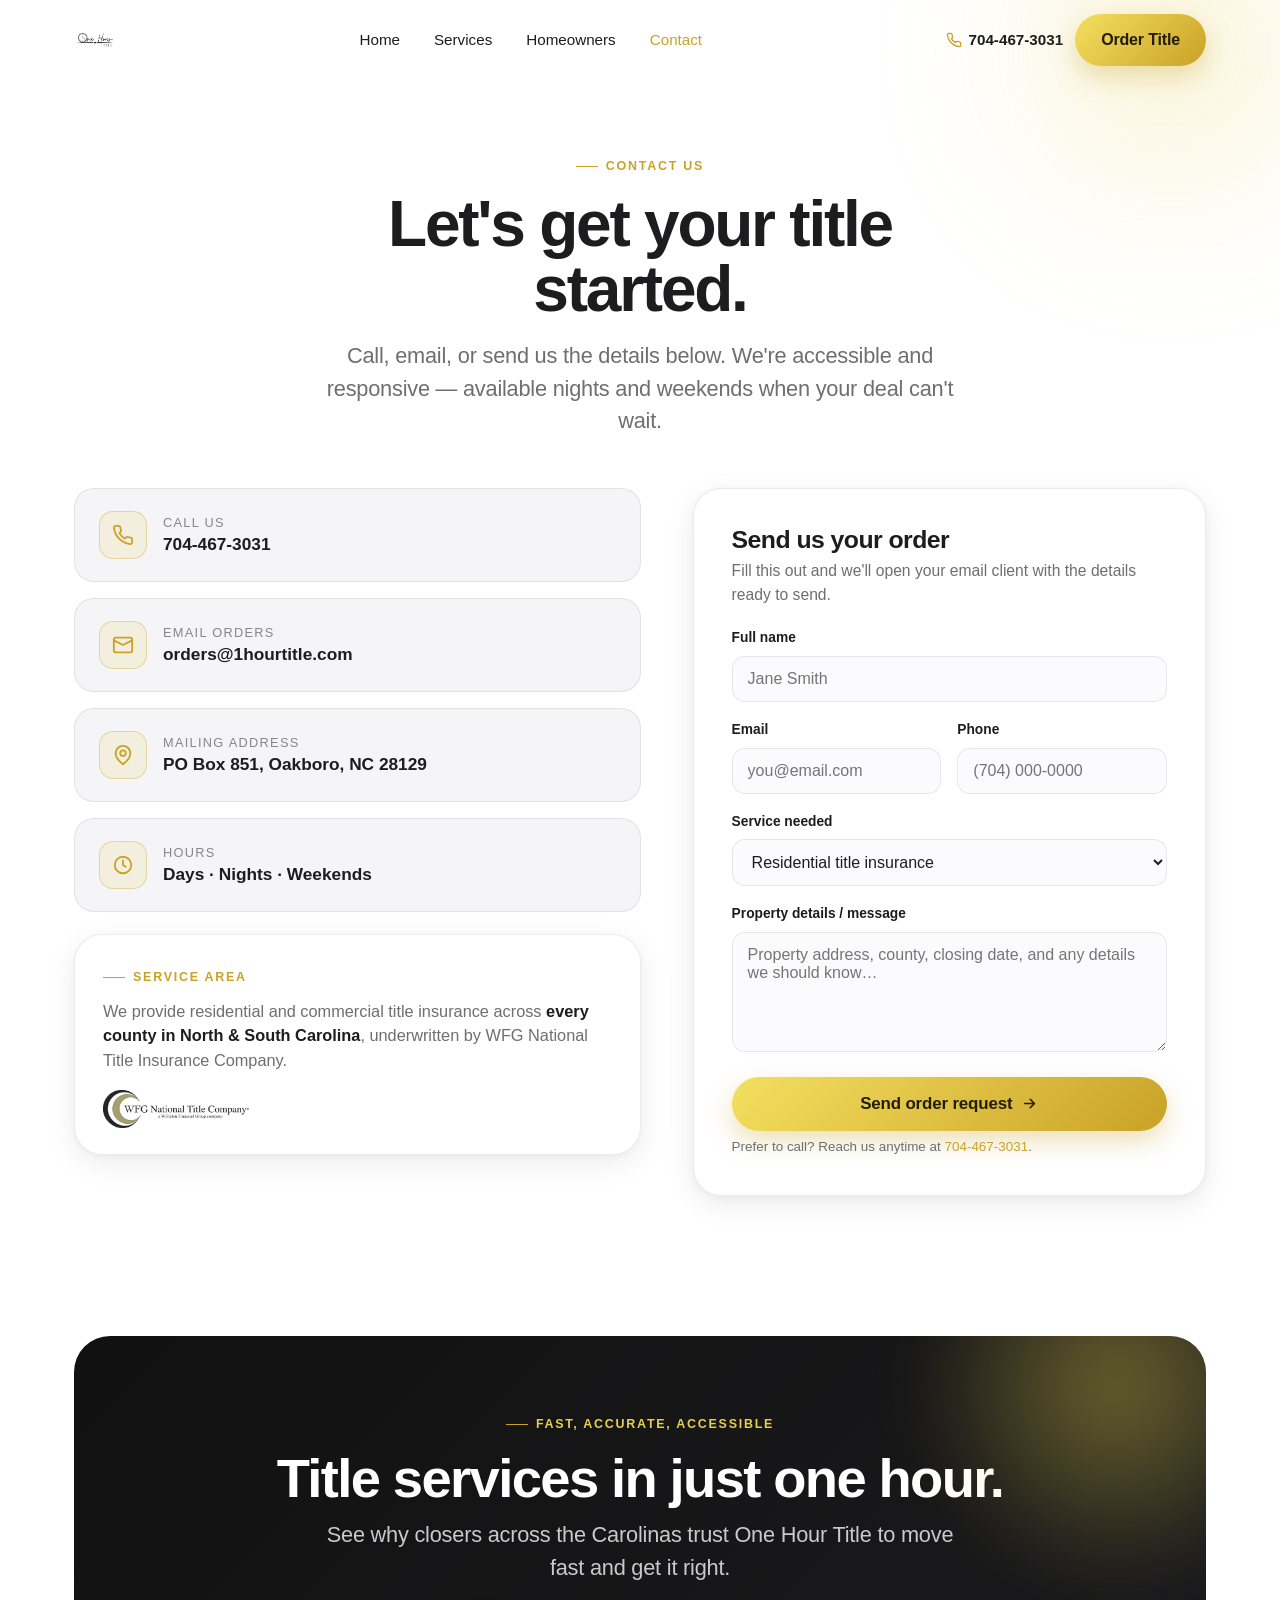
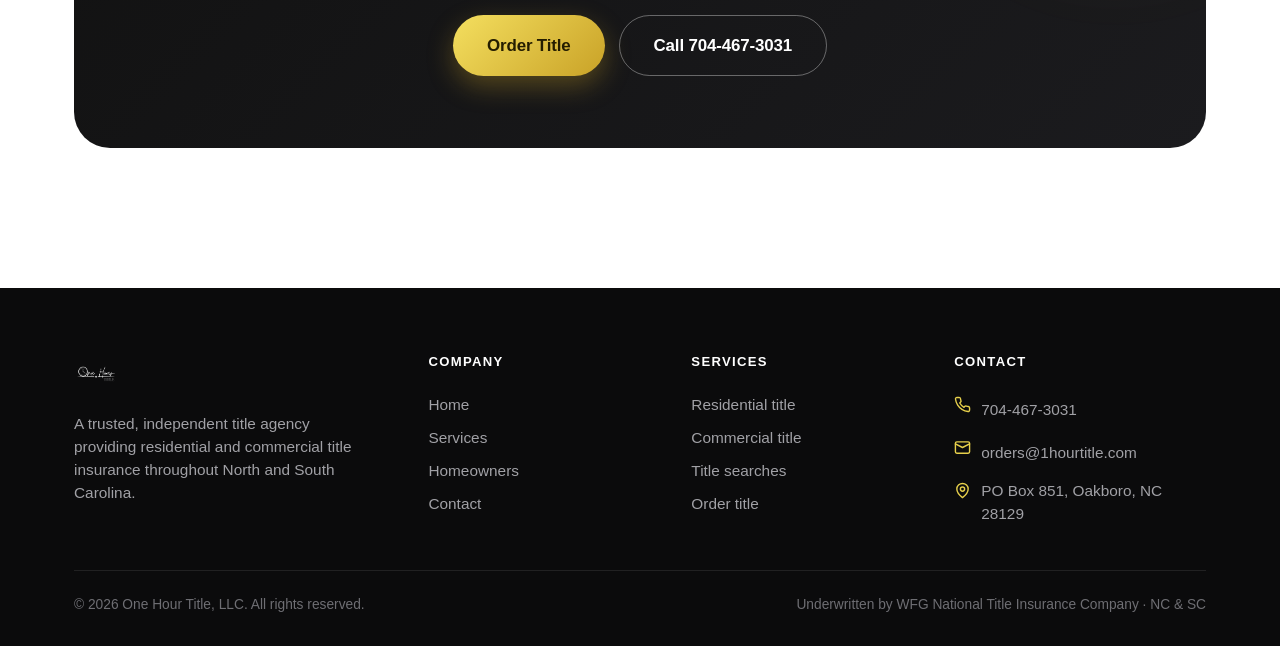
==== contact.html @ 32c56c36 "Rebuild One Hour Title site — modern Apple aesthetic Multi-page static site (Home, Services, Homeown" ====
<!DOCTYPE html>
<html lang="en">
<head>
<meta charset="UTF-8" />
<meta name="viewport" content="width=device-width, initial-scale=1" />
<title>Contact | One Hour Title — Order Title in NC &amp; SC</title>
<meta name="description" content="Contact One Hour Title, LLC. Call 704-467-3031 or email orders@1hourtitle.com. Available nights and weekends for residential and commercial title orders across North and South Carolina." />
<meta name="theme-color" content="#0b0b0c" />
<link rel="icon" href="assets/logo-primary.png" />
<link rel="stylesheet" href="css/styles.css" />
</head>
<body>

<!-- ===== Header ===== -->
<header class="header">
  <div class="wrap nav">
    <a class="brand" href="index.html" aria-label="One Hour Title home"><img src="assets/logo-primary.png" alt="One Hour Title" /></a>
    <nav class="nav-links" aria-label="Primary">
      <a href="index.html">Home</a>
      <a href="services.html">Services</a>
      <a href="homeowners.html">Homeowners</a>
      <a href="contact.html" class="active">Contact</a>
    </nav>
    <div class="nav-cta">
      <a class="nav-phone" href="tel:+17044673031"><svg viewBox="0 0 24 24" fill="none" stroke="currentColor" stroke-width="2" stroke-linecap="round" stroke-linejoin="round"><path d="M22 16.92v3a2 2 0 0 1-2.18 2 19.79 19.79 0 0 1-8.63-3.07 19.5 19.5 0 0 1-6-6 19.79 19.79 0 0 1-3.07-8.67A2 2 0 0 1 4.11 2h3a2 2 0 0 1 2 1.72c.13.96.36 1.9.7 2.81a2 2 0 0 1-.45 2.11L8.09 9.91a16 16 0 0 0 6 6l1.27-1.27a2 2 0 0 1 2.11-.45c.9.34 1.85.57 2.81.7A2 2 0 0 1 22 16.92z"/></svg> 704-467-3031</a>
      <a class="btn btn-gold" href="mailto:orders@1hourtitle.com?subject=Title%20Order%20Request">Order Title</a>
    </div>
    <button class="burger" aria-label="Menu"><span></span></button>
  </div>
</header>
<div class="mobile-menu">
  <a href="index.html">Home</a>
  <a href="services.html">Services</a>
  <a href="homeowners.html">Homeowners</a>
  <a href="contact.html">Contact</a>
  <div class="mm-actions">
    <a class="btn btn-gold btn-lg" href="mailto:orders@1hourtitle.com?subject=Title%20Order%20Request">Order Title</a>
    <a class="btn btn-ghost btn-lg" href="tel:+17044673031">Call 704-467-3031</a>
  </div>
</div>

<!-- ===== Page hero ===== -->
<section class="page-hero" style="padding-bottom:30px;">
  <div class="hero-bg"><span class="blob g1"></span></div>
  <div class="wrap center" style="max-width:760px;margin:0 auto;">
    <span class="eyebrow reveal" style="justify-content:center;">Contact us</span>
    <h1 class="display reveal d1" style="margin-top:16px;font-size:clamp(2.4rem,5.5vw,4rem);">Let's get your title started.</h1>
    <p class="lead reveal d2 mx-auto" style="margin-top:18px;max-width:52ch;">Call, email, or send us the details below. We're accessible and responsive — available nights and weekends when your deal can't wait.</p>
  </div>
</section>

<!-- ===== Contact grid ===== -->
<section class="section-pad" style="padding-top:20px;">
  <div class="wrap">
    <div class="contact-grid">
      <!-- info -->
      <div>
        <div class="grid" style="gap:16px;">
          <a class="info-card reveal" href="tel:+17044673031">
            <div class="ic"><svg viewBox="0 0 24 24" fill="none" stroke="currentColor" stroke-width="2" stroke-linecap="round" stroke-linejoin="round"><path d="M22 16.92v3a2 2 0 0 1-2.18 2 19.79 19.79 0 0 1-8.63-3.07 19.5 19.5 0 0 1-6-6 19.79 19.79 0 0 1-3.07-8.67A2 2 0 0 1 4.11 2h3a2 2 0 0 1 2 1.72c.13.96.36 1.9.7 2.81a2 2 0 0 1-.45 2.11L8.09 9.91a16 16 0 0 0 6 6l1.27-1.27a2 2 0 0 1 2.11-.45c.9.34 1.85.57 2.81.7A2 2 0 0 1 22 16.92z"/></svg></div>
            <div><div class="lbl">Call us</div><div class="val">704-467-3031</div></div>
          </a>
          <a class="info-card reveal d1" href="mailto:orders@1hourtitle.com?subject=Title%20Order%20Request">
            <div class="ic"><svg viewBox="0 0 24 24" fill="none" stroke="currentColor" stroke-width="2" stroke-linecap="round" stroke-linejoin="round"><rect x="2" y="4" width="20" height="16" rx="2"/><path d="m22 7-10 5L2 7"/></svg></div>
            <div><div class="lbl">Email orders</div><div class="val">orders@1hourtitle.com</div></div>
          </a>
          <div class="info-card reveal d2">
            <div class="ic"><svg viewBox="0 0 24 24" fill="none" stroke="currentColor" stroke-width="2" stroke-linecap="round" stroke-linejoin="round"><path d="M20 10c0 6-8 12-8 12s-8-6-8-12a8 8 0 0 1 16 0Z"/><circle cx="12" cy="10" r="3"/></svg></div>
            <div><div class="lbl">Mailing address</div><div class="val">PO Box 851, Oakboro, NC 28129</div></div>
          </div>
          <div class="info-card reveal d3">
            <div class="ic"><svg viewBox="0 0 24 24" fill="none" stroke="currentColor" stroke-width="2" stroke-linecap="round" stroke-linejoin="round"><circle cx="12" cy="12" r="9"/><path d="M12 7v5l3 2"/></svg></div>
            <div><div class="lbl">Hours</div><div class="val">Days · Nights · Weekends</div></div>
          </div>
        </div>

        <div class="float-card reveal d2" style="margin-top:22px;padding:26px 28px;border-radius:var(--r-lg);">
          <span class="eyebrow">Service area</span>
          <p class="text-muted" style="margin-top:12px;font-size:1.02rem;">We provide residential and commercial title insurance across <strong style="color:var(--ink-soft);">every county in North &amp; South Carolina</strong>, underwritten by WFG National Title Insurance Company.</p>
          <div class="partner" style="justify-content:flex-start;margin-top:18px;">
            <img src="assets/wfg.jpg" alt="WFG National Title Insurance Company" style="height:38px;" />
          </div>
        </div>
      </div>

      <!-- form -->
      <div class="reveal d1">
        <form class="form" id="contactForm" novalidate>
          <h2 class="h-md" style="margin-bottom:6px;">Send us your order</h2>
          <p class="text-muted" style="margin-bottom:22px;font-size:.98rem;">Fill this out and we'll open your email client with the details ready to send.</p>
          <div class="field">
            <label for="name">Full name</label>
            <input id="name" name="name" type="text" placeholder="Jane Smith" required />
          </div>
          <div class="grid grid-2" style="gap:16px;">
            <div class="field">
              <label for="email">Email</label>
              <input id="email" name="email" type="email" placeholder="you@email.com" required />
            </div>
            <div class="field">
              <label for="phone">Phone</label>
              <input id="phone" name="phone" type="tel" placeholder="(704) 000-0000" />
            </div>
          </div>
          <div class="field">
            <label for="type">Service needed</label>
            <select id="type" name="type">
              <option>Residential title insurance</option>
              <option>Commercial title insurance</option>
              <option>Title search</option>
              <option>Rush / after-hours order</option>
              <option>General question</option>
            </select>
          </div>
          <div class="field">
            <label for="message">Property details / message</label>
            <textarea id="message" name="message" placeholder="Property address, county, closing date, and any details we should know…"></textarea>
          </div>
          <button class="btn btn-gold btn-lg" type="submit" style="width:100%;">
            Send order request
            <svg viewBox="0 0 24 24" fill="none" stroke="currentColor" stroke-width="2.2" stroke-linecap="round" stroke-linejoin="round"><path d="M5 12h14M13 6l6 6-6 6"/></svg>
          </button>
          <p class="form-status form-note" role="status"></p>
          <p class="form-note">Prefer to call? Reach us anytime at <a href="tel:+17044673031" class="gold-text">704-467-3031</a>.</p>
        </form>
      </div>
    </div>
  </div>
</section>

<!-- ===== CTA ===== -->
<section class="section-pad" style="padding-top:0;">
  <div class="wrap">
    <div class="cta-band reveal">
      <span class="eyebrow" style="color:var(--gold);justify-content:center;">Fast, accurate, accessible</span>
      <h2 class="h-xl" style="margin:16px 0 12px;">Title services in just one hour.</h2>
      <p class="lead mx-auto" style="max-width:52ch;">See why closers across the Carolinas trust One Hour Title to move fast and get it right.</p>
      <div class="cta-actions">
        <a class="btn btn-gold btn-lg" href="mailto:orders@1hourtitle.com?subject=Title%20Order%20Request">Order Title</a>
        <a class="btn btn-outline-light btn-lg" href="tel:+17044673031">Call 704-467-3031</a>
      </div>
    </div>
  </div>
</section>

<!-- ===== Footer ===== -->
<footer class="footer">
  <div class="wrap">
    <div class="footer-top">
      <div>
        <img class="f-logo" src="assets/logo-primary-white.png" alt="One Hour Title" />
        <p class="f-desc">A trusted, independent title agency providing residential and commercial title insurance throughout North and South Carolina.</p>
      </div>
      <div>
        <h5>Company</h5>
        <a href="index.html">Home</a><br /><a href="services.html">Services</a><br /><a href="homeowners.html">Homeowners</a><br /><a href="contact.html">Contact</a>
      </div>
      <div>
        <h5>Services</h5>
        <a href="services.html">Residential title</a><br /><a href="services.html">Commercial title</a><br /><a href="services.html">Title searches</a><br /><a href="mailto:orders@1hourtitle.com?subject=Title%20Order%20Request">Order title</a>
      </div>
      <div>
        <h5>Contact</h5>
        <ul class="f-contact">
          <li><svg viewBox="0 0 24 24" fill="none" stroke="currentColor" stroke-width="2" stroke-linecap="round" stroke-linejoin="round"><path d="M22 16.92v3a2 2 0 0 1-2.18 2 19.79 19.79 0 0 1-8.63-3.07 19.5 19.5 0 0 1-6-6 19.79 19.79 0 0 1-3.07-8.67A2 2 0 0 1 4.11 2h3a2 2 0 0 1 2 1.72c.13.96.36 1.9.7 2.81a2 2 0 0 1-.45 2.11L8.09 9.91a16 16 0 0 0 6 6l1.27-1.27a2 2 0 0 1 2.11-.45c.9.34 1.85.57 2.81.7A2 2 0 0 1 22 16.92z"/></svg> <a href="tel:+17044673031">704-467-3031</a></li>
          <li><svg viewBox="0 0 24 24" fill="none" stroke="currentColor" stroke-width="2" stroke-linecap="round" stroke-linejoin="round"><rect x="2" y="4" width="20" height="16" rx="2"/><path d="m22 7-10 5L2 7"/></svg> <a href="mailto:orders@1hourtitle.com">orders@1hourtitle.com</a></li>
          <li><svg viewBox="0 0 24 24" fill="none" stroke="currentColor" stroke-width="2" stroke-linecap="round" stroke-linejoin="round"><path d="M20 10c0 6-8 12-8 12s-8-6-8-12a8 8 0 0 1 16 0Z"/><circle cx="12" cy="10" r="3"/></svg> PO Box 851, Oakboro, NC 28129</li>
        </ul>
      </div>
    </div>
    <div class="footer-bottom">
      <span>© <span id="year">2026</span> One Hour Title, LLC. All rights reserved.</span>
      <span>Underwritten by WFG National Title Insurance Company · NC &amp; SC</span>
    </div>
  </div>
</footer>

<script src="js/main.js"></script>
</body>
</html>
---- css/styles.css ----
/* =====================================================================
   One Hour Title — Design System
   Apple-inspired aesthetic · floating dynamic cards · gold + ink palette
   ===================================================================== */

/* ---------- Tokens ---------- */
:root {
  --ink:        #0b0b0c;
  --ink-soft:   #1d1d1f;
  --ink-2:      #2b2b2f;
  --text:       #1d1d1f;
  --muted:      #6e6e73;
  --muted-2:    #86868b;
  --line:       rgba(0,0,0,.08);

  --bg:         #ffffff;
  --bg-alt:     #f5f5f7;
  --bg-dark:    #0b0b0c;

  --gold:       #e6cf4b;
  --gold-deep:  #c9a227;
  --gold-bright:#f4df5f;
  --gold-soft:  rgba(230,207,75,.14);
  --gold-line:  rgba(201,162,39,.35);

  --card:       rgba(255,255,255,.72);
  --card-brd:   rgba(255,255,255,.6);

  --shadow-sm:  0 1px 2px rgba(0,0,0,.04), 0 4px 12px rgba(0,0,0,.05);
  --shadow-md:  0 8px 30px rgba(0,0,0,.08), 0 2px 8px rgba(0,0,0,.04);
  --shadow-lg:  0 30px 60px rgba(0,0,0,.14), 0 8px 24px rgba(0,0,0,.08);
  --shadow-gold:0 20px 50px rgba(201,162,39,.28);

  --r-sm: 14px;
  --r-md: 20px;
  --r-lg: 28px;
  --r-xl: 36px;

  --maxw: 1180px;
  --ease: cubic-bezier(.22,1,.36,1);
  --font: -apple-system, BlinkMacSystemFont, "SF Pro Display", "SF Pro Text",
          "Inter", "Helvetica Neue", Helvetica, Arial, sans-serif;
}

/* ---------- Reset ---------- */
* { margin: 0; padding: 0; box-sizing: border-box; }
html { scroll-behavior: smooth; -webkit-text-size-adjust: 100%; }
body {
  font-family: var(--font);
  color: var(--text);
  background: var(--bg);
  line-height: 1.5;
  -webkit-font-smoothing: antialiased;
  -moz-osx-font-smoothing: grayscale;
  overflow-x: hidden;
}
a { color: inherit; text-decoration: none; }
img { max-width: 100%; display: block; }
ul { list-style: none; }
button { font-family: inherit; cursor: pointer; border: none; background: none; }

/* ---------- Layout ---------- */
.wrap { width: 100%; max-width: var(--maxw); margin: 0 auto; padding: 0 24px; }
section { position: relative; }
.section-pad { padding: clamp(72px, 11vw, 140px) 0; }

/* ---------- Type ---------- */
h1,h2,h3,h4 { letter-spacing: -.022em; line-height: 1.06; color: var(--ink-soft); font-weight: 700; }
.display {
  font-size: clamp(2.7rem, 7vw, 5.2rem);
  font-weight: 700;
  letter-spacing: -.035em;
  line-height: 1.02;
}
.h-xl { font-size: clamp(2.1rem, 4.6vw, 3.4rem); letter-spacing: -.03em; }
.h-lg { font-size: clamp(1.7rem, 3.2vw, 2.4rem); }
.h-md { font-size: clamp(1.25rem, 2vw, 1.55rem); }
.lead { font-size: clamp(1.12rem, 1.7vw, 1.4rem); color: var(--muted); font-weight: 400; letter-spacing: -.01em; }
.eyebrow {
  display: inline-flex; align-items: center; gap: 8px;
  font-size: .78rem; font-weight: 600; letter-spacing: .14em; text-transform: uppercase;
  color: var(--gold-deep);
}
.eyebrow::before { content:""; width: 22px; height: 1.5px; background: var(--gold-deep); display:inline-block; }
.text-muted { color: var(--muted); }
.center { text-align: center; }
.max-60 { max-width: 60ch; }
.mx-auto { margin-left: auto; margin-right: auto; }

.gold-text { color: var(--gold-deep); }
.grad-text {
  background: linear-gradient(120deg, var(--gold-deep), var(--gold-bright) 60%, var(--gold-deep));
  -webkit-background-clip: text; background-clip: text; color: transparent;
}

/* ---------- Buttons ---------- */
.btn {
  display: inline-flex; align-items: center; justify-content: center; gap: 9px;
  font-size: 1rem; font-weight: 600; letter-spacing: -.01em;
  padding: 14px 26px; border-radius: 980px;
  transition: transform .35s var(--ease), box-shadow .35s var(--ease), background .3s var(--ease), color .3s;
  white-space: nowrap;
}
.btn svg { width: 17px; height: 17px; }
.btn-primary { background: var(--ink); color: #fff; box-shadow: var(--shadow-sm); }
.btn-primary:hover { transform: translateY(-3px); box-shadow: var(--shadow-md); background: #000; }
.btn-gold {
  background: linear-gradient(135deg, var(--gold-bright), var(--gold-deep));
  color: #241d00; box-shadow: 0 10px 26px rgba(201,162,39,.34);
}
.btn-gold:hover { transform: translateY(-3px); box-shadow: 0 18px 40px rgba(201,162,39,.45); }
.btn-ghost { background: rgba(0,0,0,.05); color: var(--ink-soft); }
.btn-ghost:hover { background: rgba(0,0,0,.09); transform: translateY(-3px); }
.btn-light { background: #fff; color: var(--ink); }
.btn-light:hover { transform: translateY(-3px); box-shadow: var(--shadow-md); }
.btn-outline-light { border: 1.5px solid rgba(255,255,255,.35); color:#fff; }
.btn-outline-light:hover { background: rgba(255,255,255,.1); transform: translateY(-3px); }
.btn-lg { padding: 17px 34px; font-size: 1.06rem; }

/* ---------- Header / Nav ---------- */
.header {
  position: fixed; inset: 0 0 auto 0; z-index: 100;
  transition: background .4s var(--ease), box-shadow .4s var(--ease), backdrop-filter .4s;
  padding: 14px 0;
}
.header.scrolled {
  background: rgba(255,255,255,.72);
  backdrop-filter: saturate(180%) blur(20px);
  -webkit-backdrop-filter: saturate(180%) blur(20px);
  box-shadow: 0 1px 0 var(--line);
}
.nav { display: flex; align-items: center; justify-content: space-between; gap: 24px; }
.brand { display: flex; align-items: center; gap: 10px; }
.brand img { height: 42px; width: auto; transition: opacity .3s; }
.nav-links { display: flex; align-items: center; gap: 4px; }
.nav-links a {
  font-size: .95rem; font-weight: 500; color: var(--ink-soft);
  padding: 9px 15px; border-radius: 980px; transition: background .25s, color .25s;
}
.nav-links a:hover { background: rgba(0,0,0,.05); }
.nav-links a.active { color: var(--gold-deep); }
.nav-cta { display: flex; align-items: center; gap: 12px; }
.nav-phone { font-weight: 600; font-size: .95rem; color: var(--ink-soft); display:inline-flex; align-items:center; gap:7px; }
.nav-phone svg { width: 16px; height: 16px; color: var(--gold-deep); }
.burger { display: none; width: 44px; height: 44px; border-radius: 50%; align-items:center; justify-content:center; }
.burger span { position: relative; width: 20px; height: 1.8px; background: var(--ink); transition: .3s var(--ease); }
.burger span::before, .burger span::after { content:""; position:absolute; left:0; width:20px; height:1.8px; background: var(--ink); transition:.3s var(--ease); }
.burger span::before { top: -6px; } .burger span::after { top: 6px; }
.burger.open span { background: transparent; }
.burger.open span::before { top:0; transform: rotate(45deg); }
.burger.open span::after { top:0; transform: rotate(-45deg); }

/* mobile menu */
.mobile-menu {
  position: fixed; inset: 0; z-index: 99;
  background: rgba(255,255,255,.9);
  backdrop-filter: saturate(180%) blur(24px); -webkit-backdrop-filter: saturate(180%) blur(24px);
  display: flex; flex-direction: column; justify-content: center; gap: 6px;
  padding: 0 32px; opacity: 0; pointer-events: none; transform: translateY(-8px);
  transition: opacity .4s var(--ease), transform .4s var(--ease);
}
.mobile-menu.open { opacity: 1; pointer-events: auto; transform: none; }
.mobile-menu a { font-size: 2rem; font-weight: 600; letter-spacing: -.02em; color: var(--ink-soft); padding: 12px 0; border-bottom: 1px solid var(--line); }
.mobile-menu a:last-of-type { border: none; }
.mobile-menu .mm-actions { margin-top: 26px; display:flex; flex-direction:column; gap: 12px; }

/* ---------- Hero ---------- */
.hero { padding: 168px 0 90px; position: relative; overflow: hidden; }
.hero-bg { position:absolute; inset:0; z-index:-1; }
.blob { position:absolute; border-radius:50%; filter: blur(70px); opacity: .5; }
.blob.g1 { width: 520px; height: 520px; background: radial-gradient(circle, rgba(230,207,75,.55), transparent 70%); top:-140px; right:-120px; }
.blob.g2 { width: 460px; height: 460px; background: radial-gradient(circle, rgba(201,162,39,.35), transparent 70%); bottom:-180px; left:-140px; }
.hero h1 { max-width: 16ch; }
.hero .lead { max-width: 46ch; margin-top: 22px; }
.hero-actions { margin-top: 34px; display: flex; flex-wrap: wrap; gap: 14px; }
.hero-badges { margin-top: 40px; display:flex; flex-wrap:wrap; gap: 22px 34px; align-items:center; }
.hero-badge { display:flex; align-items:center; gap:10px; color: var(--muted); font-size:.95rem; font-weight:500; }
.hero-badge svg { width: 20px; height: 20px; color: var(--gold-deep); flex:none; }

/* ---------- Floating cards ---------- */
.float-card, .card {
  background: var(--bg);
  border: 1px solid var(--line);
  border-radius: var(--r-lg);
  box-shadow: var(--shadow-md);
  transition: transform .5s var(--ease), box-shadow .5s var(--ease);
  will-change: transform;
}
.float-card:hover { transform: translateY(-10px); box-shadow: var(--shadow-lg); }

/* glass card variant */
.glass {
  background: var(--card);
  backdrop-filter: blur(18px) saturate(160%); -webkit-backdrop-filter: blur(18px) saturate(160%);
  border: 1px solid var(--card-brd);
}

/* subtle float animation for hero visual */
@keyframes floaty { 0%,100% { transform: translateY(0) } 50% { transform: translateY(-14px) } }
.animate-float { animation: floaty 6s ease-in-out infinite; }
.animate-float.slow { animation-duration: 8.5s; }
.animate-float.d1 { animation-delay: -2s; }
.animate-float.d2 { animation-delay: -4s; }

/* ---------- Feature grid ---------- */
.grid { display: grid; gap: 22px; }
.grid-2 { grid-template-columns: repeat(2,1fr); }
.grid-3 { grid-template-columns: repeat(3,1fr); }
.grid-4 { grid-template-columns: repeat(4,1fr); }

.feature {
  padding: 34px 30px; border-radius: var(--r-lg);
  background: var(--bg); border: 1px solid var(--line); box-shadow: var(--shadow-sm);
  transition: transform .5s var(--ease), box-shadow .5s var(--ease), border-color .4s;
}
.feature:hover { transform: translateY(-8px); box-shadow: var(--shadow-lg); border-color: var(--gold-line); }
.feature .ic {
  width: 54px; height: 54px; border-radius: 16px; display:grid; place-items:center;
  background: linear-gradient(135deg, var(--gold-soft), rgba(201,162,39,.06));
  border: 1px solid var(--gold-line); margin-bottom: 20px;
}
.feature .ic svg { width: 26px; height: 26px; color: var(--gold-deep); }
.feature h3 { font-size: 1.24rem; margin-bottom: 9px; }
.feature p { color: var(--muted); font-size: 1rem; }

/* ---------- Stat band ---------- */
.stats { display: grid; grid-template-columns: repeat(4,1fr); gap: 20px; }
.stat { text-align: center; padding: 10px; }
.stat .num { font-size: clamp(2.3rem,4vw,3.2rem); font-weight: 700; letter-spacing: -.03em; color: var(--ink-soft); }
.stat .num .grad-text { display:inline; }
.stat .lbl { color: var(--muted); font-size: .98rem; margin-top: 4px; }

/* ---------- Dark section ---------- */
.dark { background: var(--bg-dark); color: #f5f5f7; }
.dark h1,.dark h2,.dark h3 { color: #fff; }
.dark .lead, .dark .text-muted { color: #a1a1a6; }
.dark .feature { background: rgba(255,255,255,.04); border-color: rgba(255,255,255,.08); box-shadow: none; }
.dark .feature:hover { background: rgba(255,255,255,.06); border-color: var(--gold-line); }
.dark .feature p { color: #a1a1a6; }
.dark-glow { position:absolute; inset:0; overflow:hidden; z-index:0; }
.dark-glow .blob.g1 { opacity:.4; }

/* ---------- Split / showcase ---------- */
.split { display: grid; grid-template-columns: 1fr 1fr; gap: clamp(30px,5vw,64px); align-items: center; }
.stack-cards { position: relative; min-height: 476px; }
.stack-cards .sc {
  position: absolute; padding: 22px 24px; border-radius: var(--r-md);
  background: #fff; border: 1px solid var(--line); box-shadow: var(--shadow-lg); width: 290px;
}
.sc .ic-sm { width: 42px; height: 42px; border-radius: 12px; background: var(--gold-soft); border:1px solid var(--gold-line); display:grid; place-items:center; margin-bottom: 12px; }
.sc .ic-sm svg { width: 21px; height:21px; color: var(--gold-deep); }
.sc h4 { font-size: 1.05rem; margin-bottom: 4px; }
.sc p { font-size: .9rem; color: var(--muted); }
.sc-1 { top: 0; left: 0; }
.sc-2 { top: 162px; right: 0; }
.sc-3 { top: 322px; left: 34px; }

/* ---------- List check ---------- */
.checks { display: grid; gap: 14px; margin-top: 8px; }
.checks li { display: flex; align-items: flex-start; gap: 13px; font-size: 1.06rem; color: var(--ink-soft); }
.checks li svg { width: 22px; height: 22px; color: var(--gold-deep); flex:none; margin-top: 2px; }

/* ---------- Steps ---------- */
.steps { display: grid; grid-template-columns: repeat(3,1fr); gap: 22px; counter-reset: step; }
.step { padding: 32px 28px; border-radius: var(--r-lg); background: var(--bg-alt); border:1px solid var(--line); position: relative; transition: transform .5s var(--ease), box-shadow .5s var(--ease); }
.step:hover { transform: translateY(-8px); box-shadow: var(--shadow-md); }
.step .n { font-size: .82rem; font-weight: 700; letter-spacing:.12em; color: var(--gold-deep); }
.step h3 { font-size: 1.24rem; margin: 12px 0 8px; }
.step p { color: var(--muted); }

/* ---------- CTA band ---------- */
.cta-band {
  border-radius: var(--r-xl); padding: clamp(46px,6vw,72px);
  background: linear-gradient(135deg, #111 0%, #1b1b1e 100%);
  position: relative; overflow: hidden; text-align: center; color: #fff;
}
.cta-band::after {
  content:""; position:absolute; width:420px; height:420px; border-radius:50%;
  background: radial-gradient(circle, rgba(230,207,75,.4), transparent 68%);
  top:-160px; right:-120px; filter: blur(30px);
}
.cta-band h2 { color:#fff; position:relative; }
.cta-band .lead { color:#c9c9ce; position:relative; }
.cta-actions { margin-top: 30px; display:flex; gap:14px; justify-content:center; flex-wrap:wrap; position:relative; }

/* ---------- Contact ---------- */
.contact-grid { display:grid; grid-template-columns: 1.05fr .95fr; gap: clamp(28px,4vw,52px); align-items:start; }
.info-card { padding: 22px 24px; border-radius: var(--r-md); background: var(--bg-alt); border:1px solid var(--line); display:flex; gap:16px; align-items:center; transition: transform .4s var(--ease), box-shadow .4s var(--ease); }
.info-card:hover { transform: translateY(-5px); box-shadow: var(--shadow-md); }
.info-card .ic { width:48px; height:48px; border-radius:14px; background: var(--gold-soft); border:1px solid var(--gold-line); display:grid; place-items:center; flex:none; }
.info-card .ic svg { width:22px; height:22px; color: var(--gold-deep); }
.info-card .lbl { font-size:.8rem; text-transform:uppercase; letter-spacing:.1em; color: var(--muted-2); }
.info-card .val { font-size:1.08rem; font-weight:600; color: var(--ink-soft); }
.form { padding: clamp(26px,3vw,38px); border-radius: var(--r-lg); background:#fff; border:1px solid var(--line); box-shadow: var(--shadow-md); }
.field { margin-bottom: 18px; }
.field label { display:block; font-size:.86rem; font-weight:600; color: var(--ink-soft); margin-bottom:7px; }
.field input, .field select, .field textarea {
  width:100%; padding:13px 15px; border:1px solid var(--line); border-radius: 13px;
  font-family:inherit; font-size:1rem; color: var(--ink-soft); background:#fbfbfd; transition:border-color .25s, box-shadow .25s, background .25s;
}
.field textarea { min-height: 120px; resize: vertical; }
.field input:focus, .field select:focus, .field textarea:focus {
  outline:none; border-color: var(--gold-deep); background:#fff; box-shadow: 0 0 0 4px var(--gold-soft);
}
.form-note { font-size:.84rem; color: var(--muted); margin-top: 6px; }

/* ---------- Page hero (inner pages) ---------- */
.page-hero { padding: 150px 0 60px; position: relative; overflow:hidden; }
.page-hero .blob.g1 { width:420px;height:420px; top:-160px; right:-100px; }

/* ---------- Trust / partner ---------- */
.partner { display:flex; align-items:center; gap: 26px; flex-wrap:wrap; justify-content:center; }
.partner img { height: 44px; width:auto; opacity:.85; filter: grayscale(.1); }

/* ---------- Footer ---------- */
.footer { background: var(--bg-dark); color: #a1a1a6; padding: 64px 0 30px; }
.footer-top { display:grid; grid-template-columns: 1.4fr 1fr 1fr 1.1fr; gap: 34px; padding-bottom: 40px; border-bottom: 1px solid rgba(255,255,255,.09); }
.footer img.f-logo { height: 44px; margin-bottom: 16px; }
.footer h5 { color:#fff; font-size:.82rem; letter-spacing:.1em; text-transform:uppercase; margin-bottom:16px; font-weight:600; }
.footer a { color:#a1a1a6; font-size:.96rem; display:inline-block; padding:5px 0; transition: color .25s; }
.footer a:hover { color: var(--gold); }
.footer .f-desc { font-size:.96rem; max-width: 34ch; }
.footer .f-contact li { display:flex; gap:10px; align-items:flex-start; padding:5px 0; font-size:.96rem; }
.footer .f-contact svg { width:17px;height:17px;color:var(--gold); flex:none; margin-top:3px; }
.footer-bottom { display:flex; justify-content:space-between; align-items:center; gap:16px; padding-top:24px; flex-wrap:wrap; font-size:.86rem; color:#6e6e73; }

/* ---------- Reveal on scroll ---------- */
.reveal { opacity: 0; transform: translateY(26px); transition: opacity .8s var(--ease), transform .8s var(--ease); }
.reveal.in { opacity: 1; transform: none; }
.reveal.d1 { transition-delay: .08s; }
.reveal.d2 { transition-delay: .16s; }
.reveal.d3 { transition-delay: .24s; }
.reveal.d4 { transition-delay: .32s; }

/* ---------- Responsive ---------- */
@media (max-width: 960px) {
  .grid-4 { grid-template-columns: repeat(2,1fr); }
  .grid-3 { grid-template-columns: repeat(2,1fr); }
  .steps { grid-template-columns: 1fr; }
  .split { grid-template-columns: 1fr; }
  .contact-grid { grid-template-columns: 1fr; }
  .footer-top { grid-template-columns: 1fr 1fr; }
  .stack-cards { min-height: 360px; max-width: 420px; margin: 0 auto; }
  .nav-links, .nav-phone { display: none; }
  .burger { display: flex; }
}
@media (max-width: 620px) {
  .grid-4, .grid-3, .grid-2 { grid-template-columns: 1fr; }
  .stats { grid-template-columns: 1fr 1fr; gap: 26px 12px; }
  .footer-top { grid-template-columns: 1fr; }
  .hero { padding-top: 132px; }
  .btn { width: 100%; }
  .hero-actions .btn, .cta-actions .btn, .mm-actions .btn { width: 100%; }
  .wrap { padding: 0 20px; }
}

@media (prefers-reduced-motion: reduce) {
  * { animation: none !important; scroll-behavior: auto; }
  .reveal { opacity:1; transform:none; transition:none; }
}
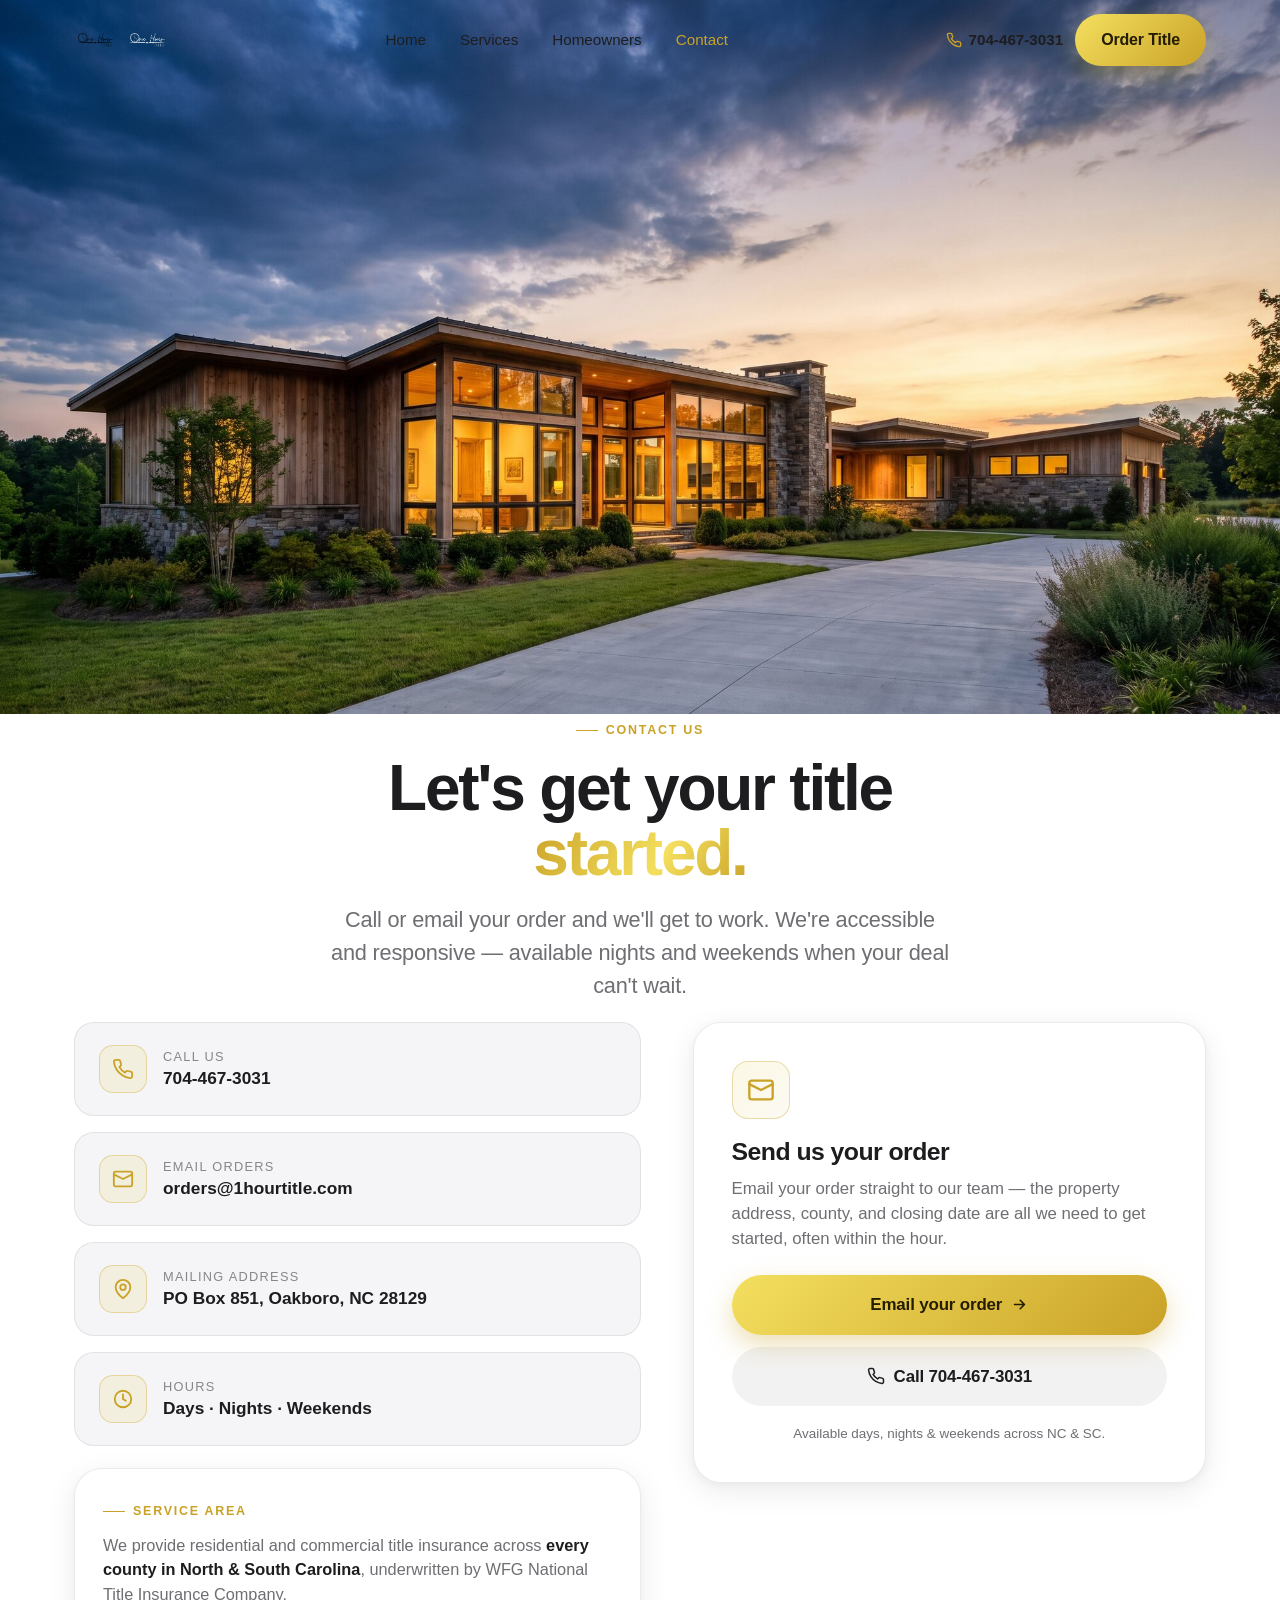
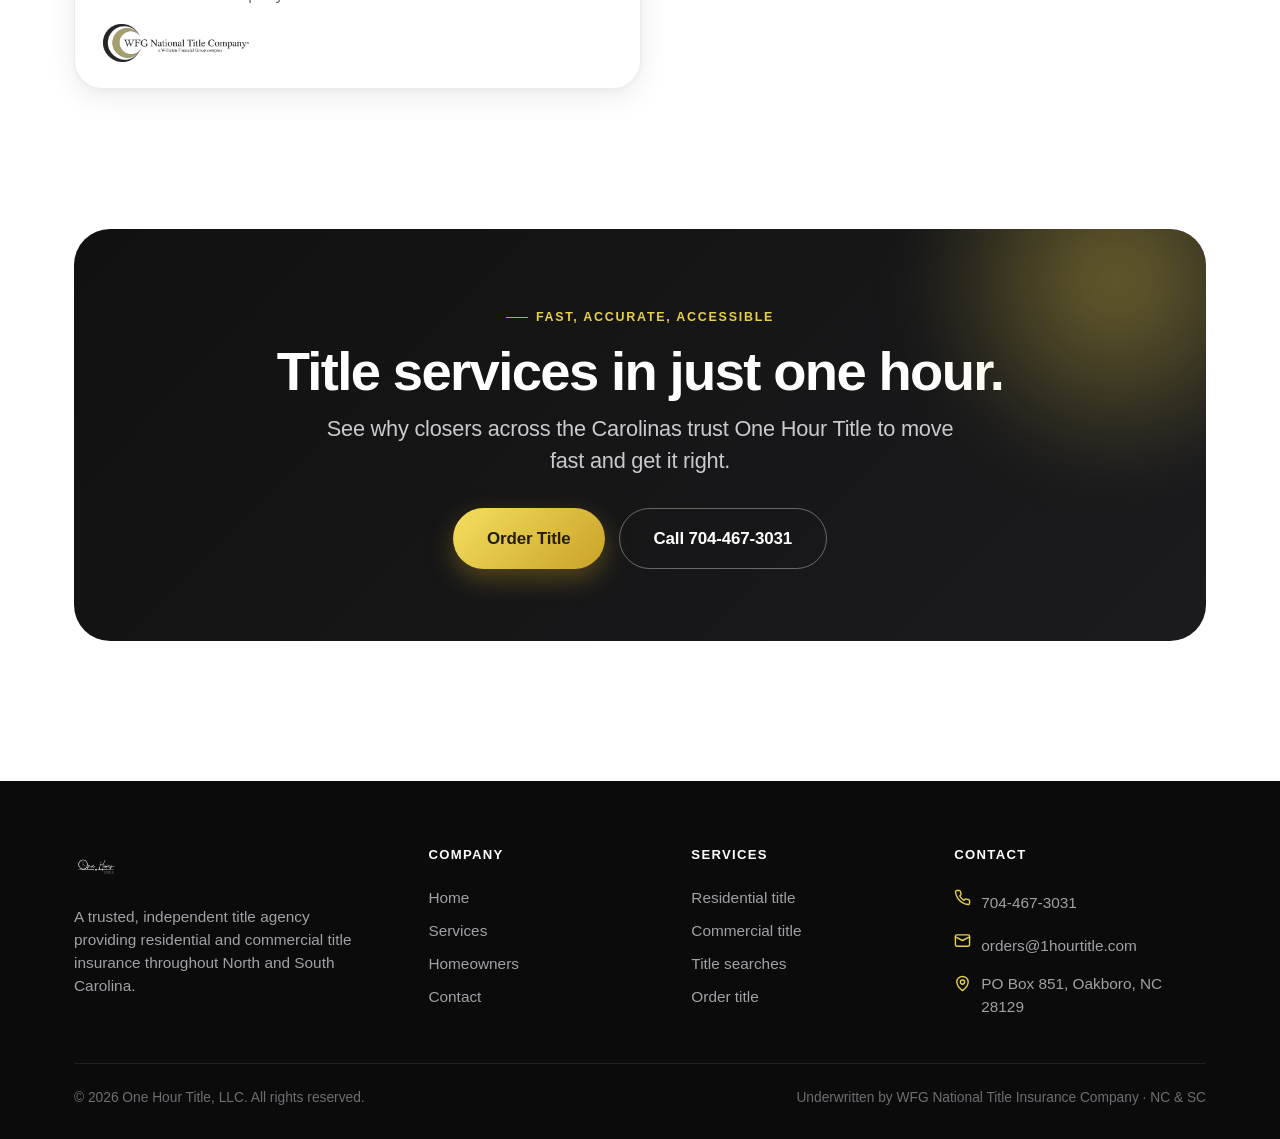
==== commit dea9c9ba: "Contact: email order card instead of form" ====
--- a/contact.html
+++ b/contact.html
@@ -14,7 +14,7 @@
 <!-- ===== Header ===== -->
 <header class="header">
   <div class="wrap nav">
-    <a class="brand" href="index.html" aria-label="One Hour Title home"><img src="assets/logo-primary.png" alt="One Hour Title" /></a>
+    <a class="brand" href="index.html" aria-label="One Hour Title home"><img class="logo-dark" src="assets/logo-primary.png" alt="One Hour Title" /><img class="logo-light" src="assets/logo-primary-white.png" alt="One Hour Title" /></a>
     <nav class="nav-links" aria-label="Primary">
       <a href="index.html">Home</a>
       <a href="services.html">Services</a>
@@ -39,13 +39,14 @@
   </div>
 </div>
 
-<!-- ===== Page hero ===== -->
-<section class="page-hero" style="padding-bottom:30px;">
-  <div class="hero-bg"><span class="blob g1"></span></div>
-  <div class="wrap center" style="max-width:760px;margin:0 auto;">
+<!-- ===== Image hero ===== -->
+<section class="page-hero2" style="min-height:52vh;">
+  <div class="kb"><img src="assets/img/hero-home.jpg" alt="Luxury Carolina home at dusk" /></div>
+  <div class="scrim"></div>
+  <div class="wrap center" style="max-width:780px;margin:0 auto;">
     <span class="eyebrow reveal" style="justify-content:center;">Contact us</span>
-    <h1 class="display reveal d1" style="margin-top:16px;font-size:clamp(2.4rem,5.5vw,4rem);">Let's get your title started.</h1>
-    <p class="lead reveal d2 mx-auto" style="margin-top:18px;max-width:52ch;">Call, email, or send us the details below. We're accessible and responsive — available nights and weekends when your deal can't wait.</p>
+    <h1 class="display reveal d1" style="margin-top:16px;font-size:clamp(2.4rem,5.5vw,4rem);">Let's get your title <span class="grad-text">started.</span></h1>
+    <p class="lead reveal d2 mx-auto" style="margin-top:18px;max-width:52ch;">Call or email your order and we'll get to work. We're accessible and responsive — available nights and weekends when your deal can't wait.</p>
   </div>
 </section>
 
@@ -83,46 +84,24 @@
         </div>
       </div>
 
-      <!-- form -->
+      <!-- email order card -->
       <div class="reveal d1">
-        <form class="form" id="contactForm" novalidate>
-          <h2 class="h-md" style="margin-bottom:6px;">Send us your order</h2>
-          <p class="text-muted" style="margin-bottom:22px;font-size:.98rem;">Fill this out and we'll open your email client with the details ready to send.</p>
-          <div class="field">
-            <label for="name">Full name</label>
-            <input id="name" name="name" type="text" placeholder="Jane Smith" required />
+        <div class="form order-card">
+          <div class="ic" style="width:58px;height:58px;border-radius:16px;background:linear-gradient(135deg,var(--gold-soft),rgba(201,162,39,.06));border:1px solid var(--gold-line);display:grid;place-items:center;margin-bottom:20px;">
+            <svg viewBox="0 0 24 24" fill="none" stroke="var(--gold-deep)" stroke-width="2" stroke-linecap="round" stroke-linejoin="round" style="width:28px;height:28px;"><rect x="2" y="4" width="20" height="16" rx="2"/><path d="m22 7-10 5L2 7"/></svg>
           </div>
-          <div class="grid grid-2" style="gap:16px;">
-            <div class="field">
-              <label for="email">Email</label>
-              <input id="email" name="email" type="email" placeholder="you@email.com" required />
-            </div>
-            <div class="field">
-              <label for="phone">Phone</label>
-              <input id="phone" name="phone" type="tel" placeholder="(704) 000-0000" />
-            </div>
-          </div>
-          <div class="field">
-            <label for="type">Service needed</label>
-            <select id="type" name="type">
-              <option>Residential title insurance</option>
-              <option>Commercial title insurance</option>
-              <option>Title search</option>
-              <option>Rush / after-hours order</option>
-              <option>General question</option>
-            </select>
-          </div>
-          <div class="field">
-            <label for="message">Property details / message</label>
-            <textarea id="message" name="message" placeholder="Property address, county, closing date, and any details we should know…"></textarea>
-          </div>
-          <button class="btn btn-gold btn-lg" type="submit" style="width:100%;">
-            Send order request
+          <h2 class="h-md" style="margin-bottom:10px;">Send us your order</h2>
+          <p class="text-muted" style="margin-bottom:24px;font-size:1.05rem;">Email your order straight to our team — the property address, county, and closing date are all we need to get started, often within the hour.</p>
+          <a class="btn btn-gold btn-lg" style="width:100%;" href="mailto:orders@1hourtitle.com?subject=Title%20Order%20Request&body=Name%3A%20%0D%0AProperty%20address%3A%20%0D%0ACounty%3A%20%0D%0AClosing%20date%3A%20%0D%0AService%20needed%3A%20%0D%0A%0D%0AAdditional%20details%3A%20">
+            Email your order
             <svg viewBox="0 0 24 24" fill="none" stroke="currentColor" stroke-width="2.2" stroke-linecap="round" stroke-linejoin="round"><path d="M5 12h14M13 6l6 6-6 6"/></svg>
-          </button>
-          <p class="form-status form-note" role="status"></p>
-          <p class="form-note">Prefer to call? Reach us anytime at <a href="tel:+17044673031" class="gold-text">704-467-3031</a>.</p>
-        </form>
+          </a>
+          <a class="btn btn-ghost btn-lg" style="width:100%;margin-top:12px;" href="tel:+17044673031">
+            <svg viewBox="0 0 24 24" fill="none" stroke="currentColor" stroke-width="2" stroke-linecap="round" stroke-linejoin="round" style="width:18px;height:18px;"><path d="M22 16.92v3a2 2 0 0 1-2.18 2 19.79 19.79 0 0 1-8.63-3.07 19.5 19.5 0 0 1-6-6 19.79 19.79 0 0 1-3.07-8.67A2 2 0 0 1 4.11 2h3a2 2 0 0 1 2 1.72c.13.96.36 1.9.7 2.81a2 2 0 0 1-.45 2.11L8.09 9.91a16 16 0 0 0 6 6l1.27-1.27a2 2 0 0 1 2.11-.45c.9.34 1.85.57 2.81.7A2 2 0 0 1 22 16.92z"/></svg>
+            Call 704-467-3031
+          </a>
+          <p class="form-note" style="margin-top:18px;text-align:center;">Available days, nights &amp; weekends across NC &amp; SC.</p>
+        </div>
       </div>
     </div>
   </div>
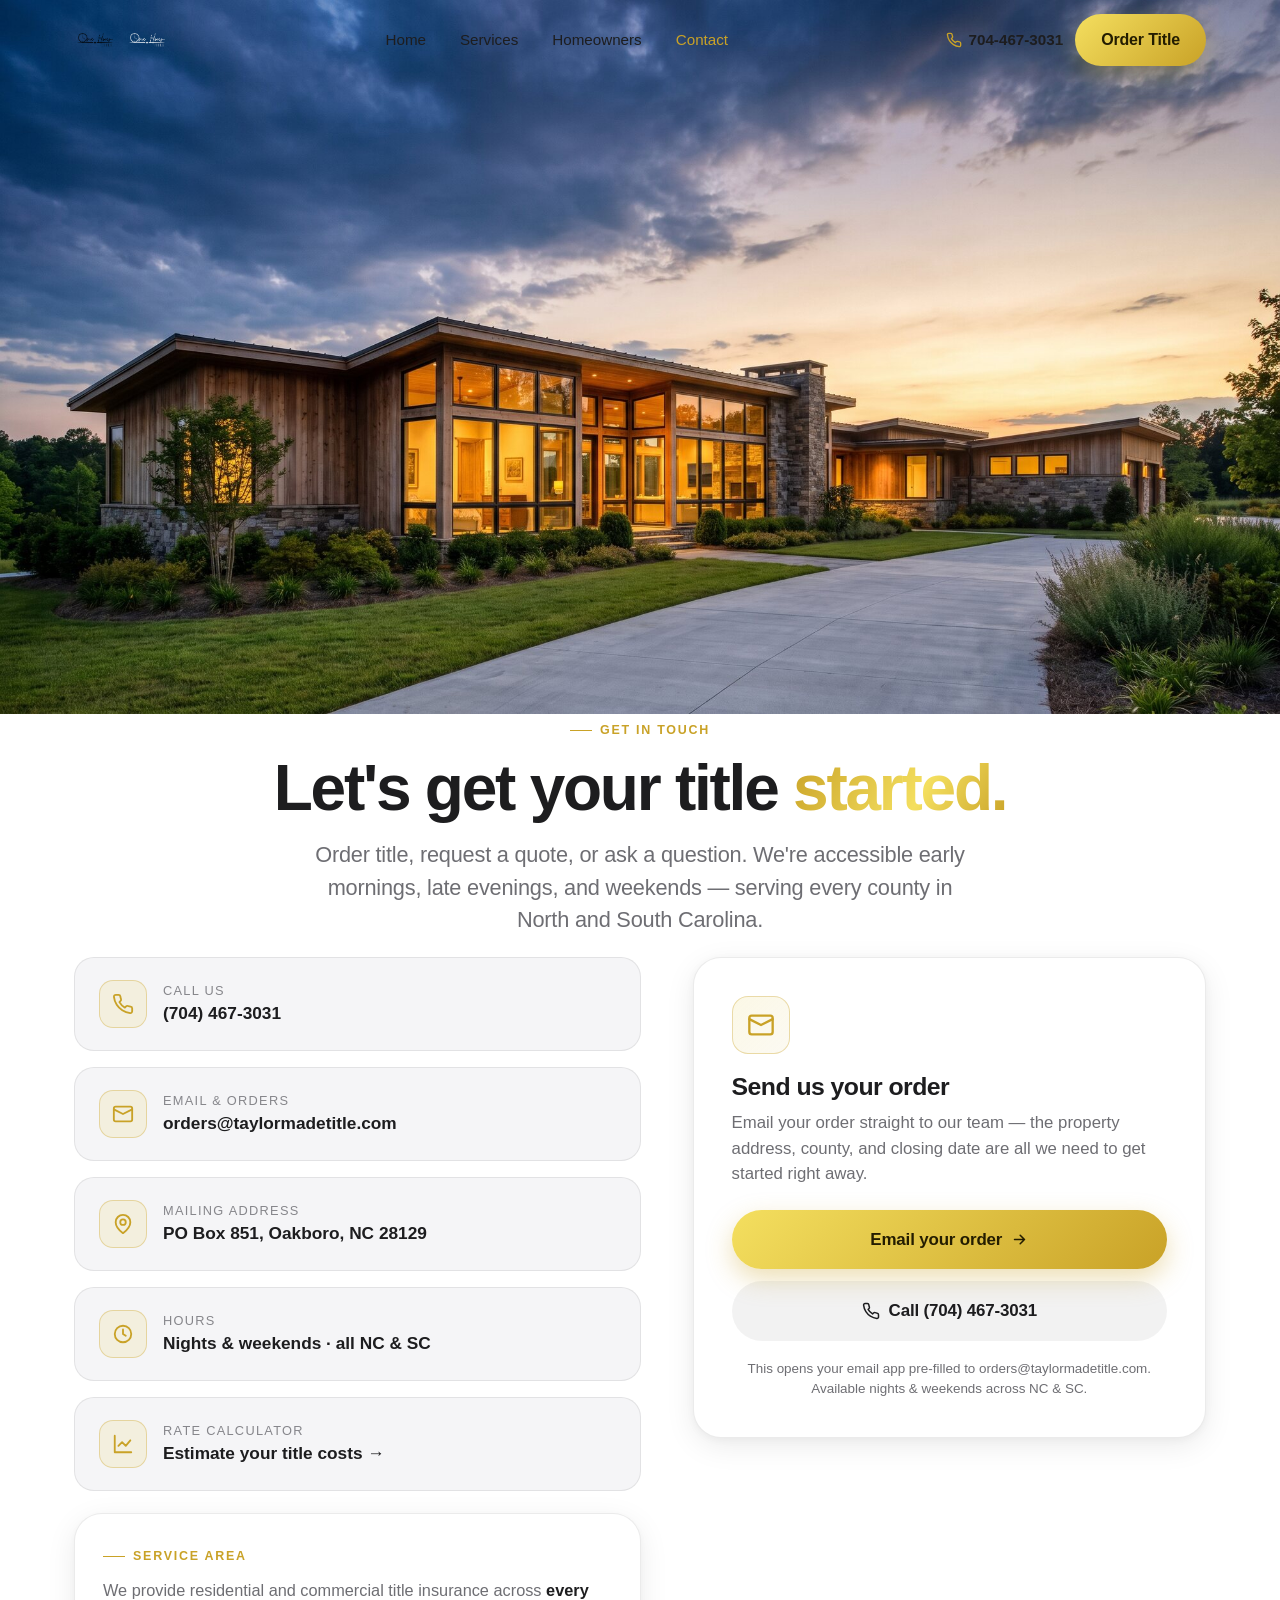
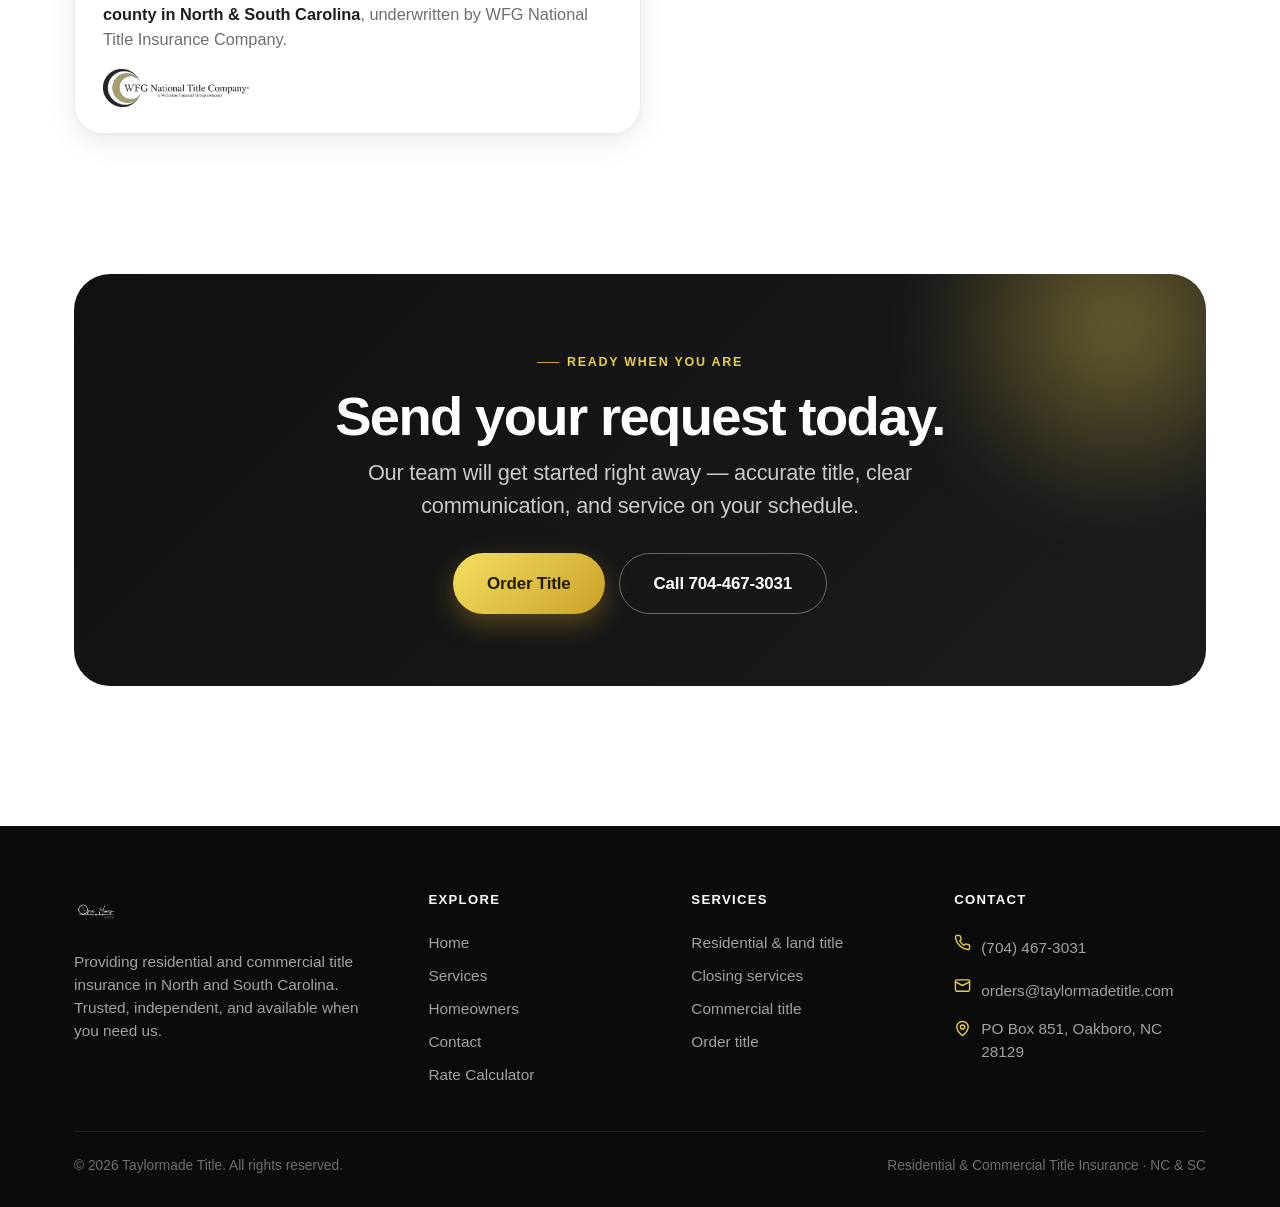
==== commit b62b003c: "Swap site copy + branding to Taylormade Title" ====
--- a/contact.html
+++ b/contact.html
@@ -3,8 +3,8 @@
 <head>
 <meta charset="UTF-8" />
 <meta name="viewport" content="width=device-width, initial-scale=1" />
-<title>Contact | One Hour Title — Order Title in NC &amp; SC</title>
-<meta name="description" content="Contact One Hour Title, LLC. Call 704-467-3031 or email orders@1hourtitle.com. Available nights and weekends for residential and commercial title orders across North and South Carolina." />
+<title>Contact — Taylormade Title | Order Title in NC &amp; SC</title>
+<meta name="description" content="Contact Taylormade Title to order title, request a quote, or ask a question. Available nights and weekends across North and South Carolina. Call (704) 467-3031 or email orders@taylormadetitle.com." />
 <meta name="theme-color" content="#0b0b0c" />
 <link rel="icon" href="assets/logo-primary.png" />
 <link rel="stylesheet" href="css/styles.css" />
@@ -14,7 +14,7 @@
 <!-- ===== Header ===== -->
 <header class="header">
   <div class="wrap nav">
-    <a class="brand" href="index.html" aria-label="One Hour Title home"><img class="logo-dark" src="assets/logo-primary.png" alt="One Hour Title" /><img class="logo-light" src="assets/logo-primary-white.png" alt="One Hour Title" /></a>
+    <a class="brand" href="index.html" aria-label="Taylormade Title home"><img class="logo-dark" src="assets/logo-primary.png" alt="Taylormade Title" /><img class="logo-light" src="assets/logo-primary-white.png" alt="Taylormade Title" /></a>
     <nav class="nav-links" aria-label="Primary">
       <a href="index.html">Home</a>
       <a href="services.html">Services</a>
@@ -23,7 +23,7 @@
     </nav>
     <div class="nav-cta">
       <a class="nav-phone" href="tel:+17044673031"><svg viewBox="0 0 24 24" fill="none" stroke="currentColor" stroke-width="2" stroke-linecap="round" stroke-linejoin="round"><path d="M22 16.92v3a2 2 0 0 1-2.18 2 19.79 19.79 0 0 1-8.63-3.07 19.5 19.5 0 0 1-6-6 19.79 19.79 0 0 1-3.07-8.67A2 2 0 0 1 4.11 2h3a2 2 0 0 1 2 1.72c.13.96.36 1.9.7 2.81a2 2 0 0 1-.45 2.11L8.09 9.91a16 16 0 0 0 6 6l1.27-1.27a2 2 0 0 1 2.11-.45c.9.34 1.85.57 2.81.7A2 2 0 0 1 22 16.92z"/></svg> 704-467-3031</a>
-      <a class="btn btn-gold" href="mailto:orders@1hourtitle.com?subject=Title%20Order%20Request">Order Title</a>
+      <a class="btn btn-gold" href="mailto:orders@taylormadetitle.com?subject=Title%20Order%20Request">Order Title</a>
     </div>
     <button class="burger" aria-label="Menu"><span></span></button>
   </div>
@@ -33,8 +33,9 @@
   <a href="services.html">Services</a>
   <a href="homeowners.html">Homeowners</a>
   <a href="contact.html">Contact</a>
+  <a href="https://rates.wfgnationaltitle.com/" target="_blank" rel="noopener">Rate Calculator</a>
   <div class="mm-actions">
-    <a class="btn btn-gold btn-lg" href="mailto:orders@1hourtitle.com?subject=Title%20Order%20Request">Order Title</a>
+    <a class="btn btn-gold btn-lg" href="mailto:orders@taylormadetitle.com?subject=Title%20Order%20Request">Order Title</a>
     <a class="btn btn-ghost btn-lg" href="tel:+17044673031">Call 704-467-3031</a>
   </div>
 </div>
@@ -43,10 +44,10 @@
 <section class="page-hero2" style="min-height:52vh;">
   <div class="kb"><img src="assets/img/hero-home.jpg" alt="Luxury Carolina home at dusk" /></div>
   <div class="scrim"></div>
-  <div class="wrap center" style="max-width:780px;margin:0 auto;">
-    <span class="eyebrow reveal" style="justify-content:center;">Contact us</span>
+  <div class="wrap center" style="max-width:800px;margin:0 auto;">
+    <span class="eyebrow reveal" style="justify-content:center;">Get in touch</span>
     <h1 class="display reveal d1" style="margin-top:16px;font-size:clamp(2.4rem,5.5vw,4rem);">Let's get your title <span class="grad-text">started.</span></h1>
-    <p class="lead reveal d2 mx-auto" style="margin-top:18px;max-width:52ch;">Call or email your order and we'll get to work. We're accessible and responsive — available nights and weekends when your deal can't wait.</p>
+    <p class="lead reveal d2 mx-auto" style="margin-top:18px;max-width:56ch;">Order title, request a quote, or ask a question. We're accessible early mornings, late evenings, and weekends — serving every county in North and South Carolina.</p>
   </div>
 </section>
 
@@ -59,11 +60,11 @@
         <div class="grid" style="gap:16px;">
           <a class="info-card reveal" href="tel:+17044673031">
             <div class="ic"><svg viewBox="0 0 24 24" fill="none" stroke="currentColor" stroke-width="2" stroke-linecap="round" stroke-linejoin="round"><path d="M22 16.92v3a2 2 0 0 1-2.18 2 19.79 19.79 0 0 1-8.63-3.07 19.5 19.5 0 0 1-6-6 19.79 19.79 0 0 1-3.07-8.67A2 2 0 0 1 4.11 2h3a2 2 0 0 1 2 1.72c.13.96.36 1.9.7 2.81a2 2 0 0 1-.45 2.11L8.09 9.91a16 16 0 0 0 6 6l1.27-1.27a2 2 0 0 1 2.11-.45c.9.34 1.85.57 2.81.7A2 2 0 0 1 22 16.92z"/></svg></div>
-            <div><div class="lbl">Call us</div><div class="val">704-467-3031</div></div>
+            <div><div class="lbl">Call us</div><div class="val">(704) 467-3031</div></div>
           </a>
-          <a class="info-card reveal d1" href="mailto:orders@1hourtitle.com?subject=Title%20Order%20Request">
+          <a class="info-card reveal d1" href="mailto:orders@taylormadetitle.com?subject=Title%20Order%20Request">
             <div class="ic"><svg viewBox="0 0 24 24" fill="none" stroke="currentColor" stroke-width="2" stroke-linecap="round" stroke-linejoin="round"><rect x="2" y="4" width="20" height="16" rx="2"/><path d="m22 7-10 5L2 7"/></svg></div>
-            <div><div class="lbl">Email orders</div><div class="val">orders@1hourtitle.com</div></div>
+            <div><div class="lbl">Email &amp; orders</div><div class="val">orders@taylormadetitle.com</div></div>
           </a>
           <div class="info-card reveal d2">
             <div class="ic"><svg viewBox="0 0 24 24" fill="none" stroke="currentColor" stroke-width="2" stroke-linecap="round" stroke-linejoin="round"><path d="M20 10c0 6-8 12-8 12s-8-6-8-12a8 8 0 0 1 16 0Z"/><circle cx="12" cy="10" r="3"/></svg></div>
@@ -71,8 +72,12 @@
           </div>
           <div class="info-card reveal d3">
             <div class="ic"><svg viewBox="0 0 24 24" fill="none" stroke="currentColor" stroke-width="2" stroke-linecap="round" stroke-linejoin="round"><circle cx="12" cy="12" r="9"/><path d="M12 7v5l3 2"/></svg></div>
-            <div><div class="lbl">Hours</div><div class="val">Days · Nights · Weekends</div></div>
+            <div><div class="lbl">Hours</div><div class="val">Nights &amp; weekends · all NC &amp; SC</div></div>
           </div>
+          <a class="info-card reveal d3" href="https://rates.wfgnationaltitle.com/" target="_blank" rel="noopener">
+            <div class="ic"><svg viewBox="0 0 24 24" fill="none" stroke="currentColor" stroke-width="2" stroke-linecap="round" stroke-linejoin="round"><path d="M3 3v18h18"/><path d="m7 14 4-4 4 4 5-6"/></svg></div>
+            <div><div class="lbl">Rate calculator</div><div class="val">Estimate your title costs →</div></div>
+          </a>
         </div>
 
         <div class="float-card reveal d2" style="margin-top:22px;padding:26px 28px;border-radius:var(--r-lg);">
@@ -91,16 +96,16 @@
             <svg viewBox="0 0 24 24" fill="none" stroke="var(--gold-deep)" stroke-width="2" stroke-linecap="round" stroke-linejoin="round" style="width:28px;height:28px;"><rect x="2" y="4" width="20" height="16" rx="2"/><path d="m22 7-10 5L2 7"/></svg>
           </div>
           <h2 class="h-md" style="margin-bottom:10px;">Send us your order</h2>
-          <p class="text-muted" style="margin-bottom:24px;font-size:1.05rem;">Email your order straight to our team — the property address, county, and closing date are all we need to get started, often within the hour.</p>
-          <a class="btn btn-gold btn-lg" style="width:100%;" href="mailto:orders@1hourtitle.com?subject=Title%20Order%20Request&body=Name%3A%20%0D%0AProperty%20address%3A%20%0D%0ACounty%3A%20%0D%0AClosing%20date%3A%20%0D%0AService%20needed%3A%20%0D%0A%0D%0AAdditional%20details%3A%20">
+          <p class="text-muted" style="margin-bottom:24px;font-size:1.05rem;">Email your order straight to our team — the property address, county, and closing date are all we need to get started right away.</p>
+          <a class="btn btn-gold btn-lg" style="width:100%;" href="mailto:orders@taylormadetitle.com?subject=Title%20Order%20Request&body=Name%3A%20%0D%0AProperty%20address%3A%20%0D%0ACounty%3A%20%0D%0AClosing%20date%3A%20%0D%0AService%20needed%3A%20%0D%0A%0D%0AAdditional%20details%3A%20">
             Email your order
             <svg viewBox="0 0 24 24" fill="none" stroke="currentColor" stroke-width="2.2" stroke-linecap="round" stroke-linejoin="round"><path d="M5 12h14M13 6l6 6-6 6"/></svg>
           </a>
           <a class="btn btn-ghost btn-lg" style="width:100%;margin-top:12px;" href="tel:+17044673031">
             <svg viewBox="0 0 24 24" fill="none" stroke="currentColor" stroke-width="2" stroke-linecap="round" stroke-linejoin="round" style="width:18px;height:18px;"><path d="M22 16.92v3a2 2 0 0 1-2.18 2 19.79 19.79 0 0 1-8.63-3.07 19.5 19.5 0 0 1-6-6 19.79 19.79 0 0 1-3.07-8.67A2 2 0 0 1 4.11 2h3a2 2 0 0 1 2 1.72c.13.96.36 1.9.7 2.81a2 2 0 0 1-.45 2.11L8.09 9.91a16 16 0 0 0 6 6l1.27-1.27a2 2 0 0 1 2.11-.45c.9.34 1.85.57 2.81.7A2 2 0 0 1 22 16.92z"/></svg>
-            Call 704-467-3031
+            Call (704) 467-3031
           </a>
-          <p class="form-note" style="margin-top:18px;text-align:center;">Available days, nights &amp; weekends across NC &amp; SC.</p>
+          <p class="form-note" style="margin-top:18px;text-align:center;">This opens your email app pre-filled to orders@taylormadetitle.com. Available nights &amp; weekends across NC &amp; SC.</p>
         </div>
       </div>
     </div>
@@ -111,11 +116,11 @@
 <section class="section-pad" style="padding-top:0;">
   <div class="wrap">
     <div class="cta-band reveal">
-      <span class="eyebrow" style="color:var(--gold);justify-content:center;">Fast, accurate, accessible</span>
-      <h2 class="h-xl" style="margin:16px 0 12px;">Title services in just one hour.</h2>
-      <p class="lead mx-auto" style="max-width:52ch;">See why closers across the Carolinas trust One Hour Title to move fast and get it right.</p>
+      <span class="eyebrow" style="color:var(--gold);justify-content:center;">Ready when you are</span>
+      <h2 class="h-xl" style="margin:16px 0 12px;">Send your request today.</h2>
+      <p class="lead mx-auto" style="max-width:54ch;">Our team will get started right away — accurate title, clear communication, and service on your schedule.</p>
       <div class="cta-actions">
-        <a class="btn btn-gold btn-lg" href="mailto:orders@1hourtitle.com?subject=Title%20Order%20Request">Order Title</a>
+        <a class="btn btn-gold btn-lg" href="mailto:orders@taylormadetitle.com?subject=Title%20Order%20Request">Order Title</a>
         <a class="btn btn-outline-light btn-lg" href="tel:+17044673031">Call 704-467-3031</a>
       </div>
     </div>
@@ -127,29 +132,29 @@
   <div class="wrap">
     <div class="footer-top">
       <div>
-        <img class="f-logo" src="assets/logo-primary-white.png" alt="One Hour Title" />
-        <p class="f-desc">A trusted, independent title agency providing residential and commercial title insurance throughout North and South Carolina.</p>
+        <img class="f-logo" src="assets/logo-primary-white.png" alt="Taylormade Title" />
+        <p class="f-desc">Providing residential and commercial title insurance in North and South Carolina. Trusted, independent, and available when you need us.</p>
       </div>
       <div>
-        <h5>Company</h5>
-        <a href="index.html">Home</a><br /><a href="services.html">Services</a><br /><a href="homeowners.html">Homeowners</a><br /><a href="contact.html">Contact</a>
+        <h5>Explore</h5>
+        <a href="index.html">Home</a><br /><a href="services.html">Services</a><br /><a href="homeowners.html">Homeowners</a><br /><a href="contact.html">Contact</a><br /><a href="https://rates.wfgnationaltitle.com/" target="_blank" rel="noopener">Rate Calculator</a>
       </div>
       <div>
         <h5>Services</h5>
-        <a href="services.html">Residential title</a><br /><a href="services.html">Commercial title</a><br /><a href="services.html">Title searches</a><br /><a href="mailto:orders@1hourtitle.com?subject=Title%20Order%20Request">Order title</a>
+        <a href="services.html">Residential &amp; land title</a><br /><a href="services.html">Closing services</a><br /><a href="services.html">Commercial title</a><br /><a href="mailto:orders@taylormadetitle.com?subject=Title%20Order%20Request">Order title</a>
       </div>
       <div>
         <h5>Contact</h5>
         <ul class="f-contact">
-          <li><svg viewBox="0 0 24 24" fill="none" stroke="currentColor" stroke-width="2" stroke-linecap="round" stroke-linejoin="round"><path d="M22 16.92v3a2 2 0 0 1-2.18 2 19.79 19.79 0 0 1-8.63-3.07 19.5 19.5 0 0 1-6-6 19.79 19.79 0 0 1-3.07-8.67A2 2 0 0 1 4.11 2h3a2 2 0 0 1 2 1.72c.13.96.36 1.9.7 2.81a2 2 0 0 1-.45 2.11L8.09 9.91a16 16 0 0 0 6 6l1.27-1.27a2 2 0 0 1 2.11-.45c.9.34 1.85.57 2.81.7A2 2 0 0 1 22 16.92z"/></svg> <a href="tel:+17044673031">704-467-3031</a></li>
-          <li><svg viewBox="0 0 24 24" fill="none" stroke="currentColor" stroke-width="2" stroke-linecap="round" stroke-linejoin="round"><rect x="2" y="4" width="20" height="16" rx="2"/><path d="m22 7-10 5L2 7"/></svg> <a href="mailto:orders@1hourtitle.com">orders@1hourtitle.com</a></li>
+          <li><svg viewBox="0 0 24 24" fill="none" stroke="currentColor" stroke-width="2" stroke-linecap="round" stroke-linejoin="round"><path d="M22 16.92v3a2 2 0 0 1-2.18 2 19.79 19.79 0 0 1-8.63-3.07 19.5 19.5 0 0 1-6-6 19.79 19.79 0 0 1-3.07-8.67A2 2 0 0 1 4.11 2h3a2 2 0 0 1 2 1.72c.13.96.36 1.9.7 2.81a2 2 0 0 1-.45 2.11L8.09 9.91a16 16 0 0 0 6 6l1.27-1.27a2 2 0 0 1 2.11-.45c.9.34 1.85.57 2.81.7A2 2 0 0 1 22 16.92z"/></svg> <a href="tel:+17044673031">(704) 467-3031</a></li>
+          <li><svg viewBox="0 0 24 24" fill="none" stroke="currentColor" stroke-width="2" stroke-linecap="round" stroke-linejoin="round"><rect x="2" y="4" width="20" height="16" rx="2"/><path d="m22 7-10 5L2 7"/></svg> <a href="mailto:orders@taylormadetitle.com">orders@taylormadetitle.com</a></li>
           <li><svg viewBox="0 0 24 24" fill="none" stroke="currentColor" stroke-width="2" stroke-linecap="round" stroke-linejoin="round"><path d="M20 10c0 6-8 12-8 12s-8-6-8-12a8 8 0 0 1 16 0Z"/><circle cx="12" cy="10" r="3"/></svg> PO Box 851, Oakboro, NC 28129</li>
         </ul>
       </div>
     </div>
     <div class="footer-bottom">
-      <span>© <span id="year">2026</span> One Hour Title, LLC. All rights reserved.</span>
-      <span>Underwritten by WFG National Title Insurance Company · NC &amp; SC</span>
+      <span>© <span id="year">2026</span> Taylormade Title. All rights reserved.</span>
+      <span>Residential &amp; Commercial Title Insurance · NC &amp; SC</span>
     </div>
   </div>
 </footer>
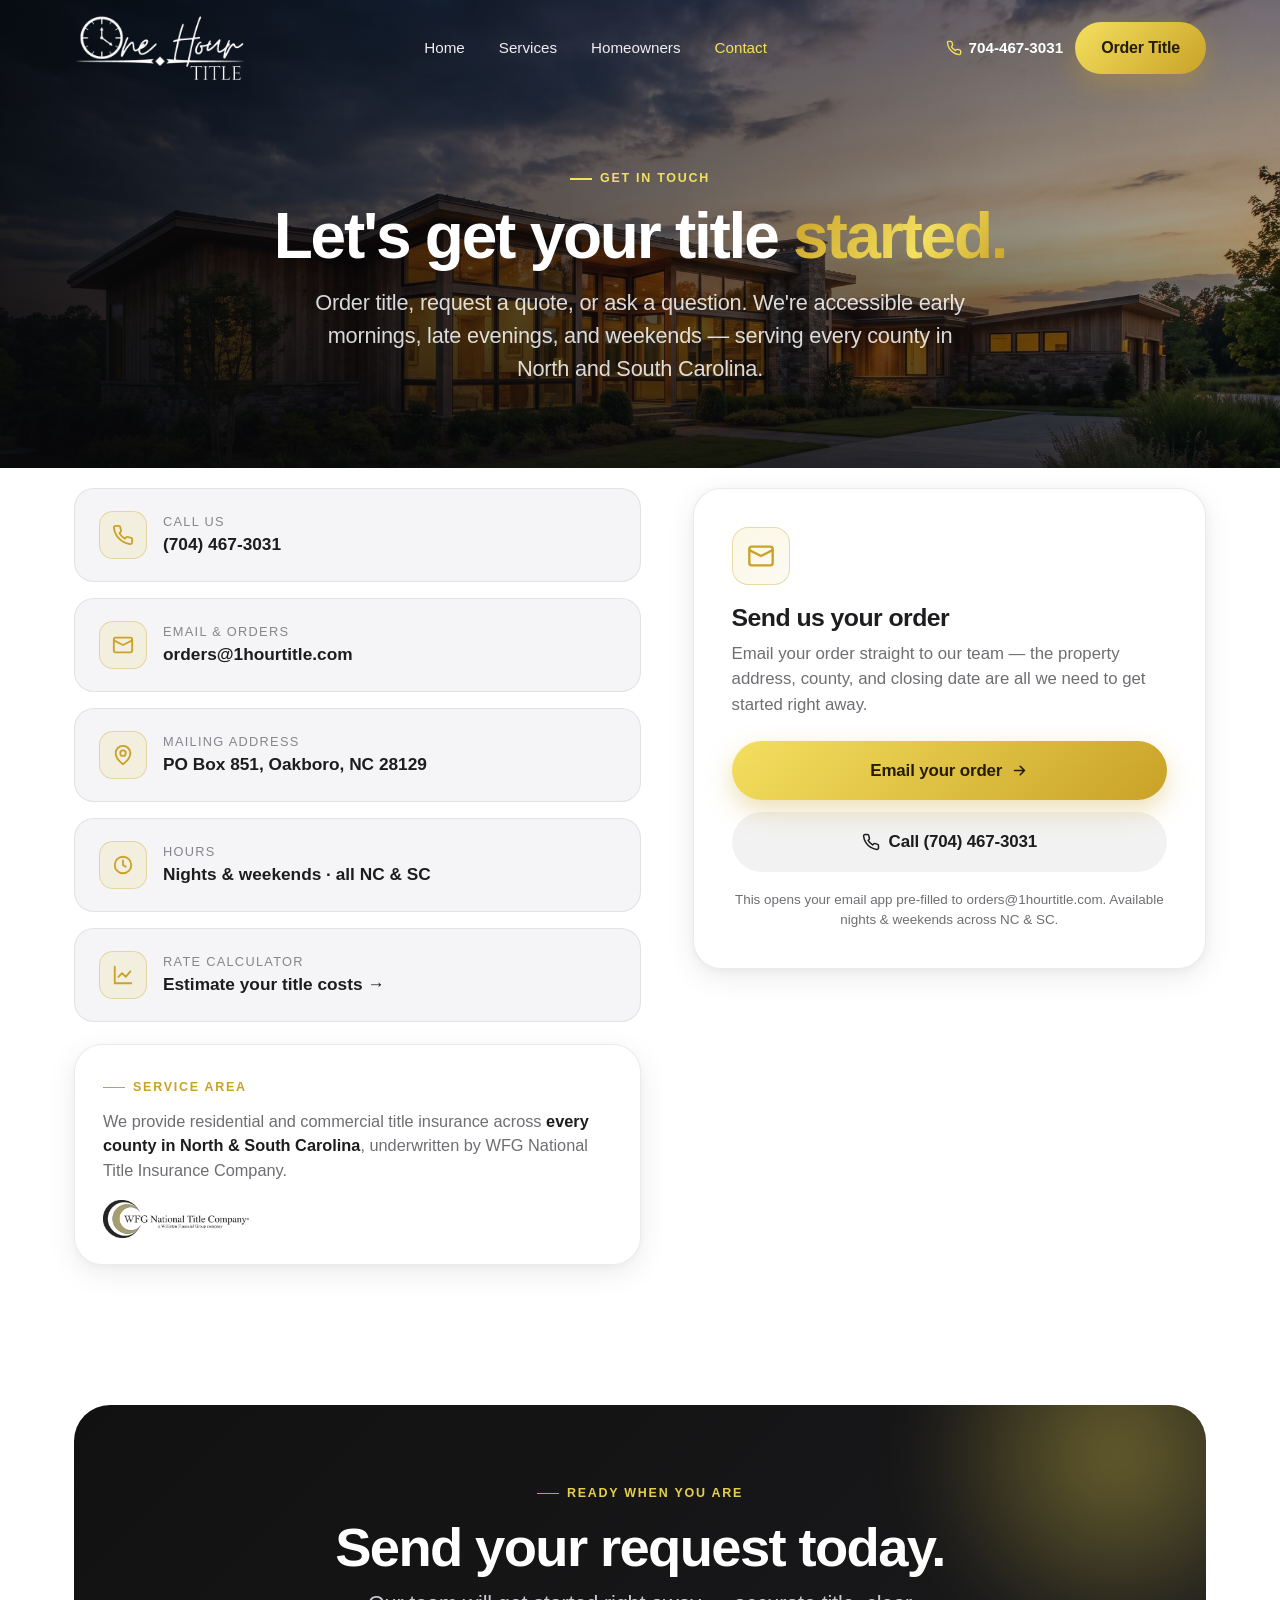
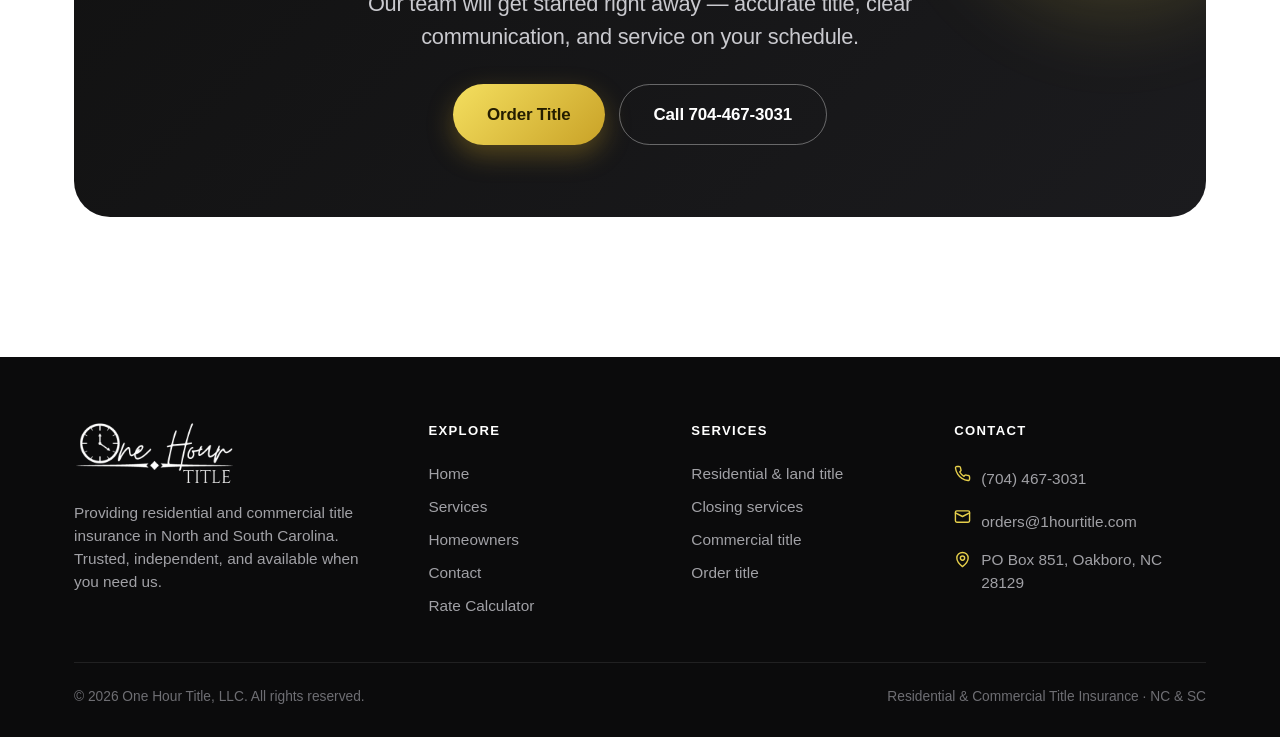
==== commit b2d3ff99: "Restore One Hour Title branding (logo, name, email)" ====
--- a/contact.html
+++ b/contact.html
@@ -3,8 +3,8 @@
 <head>
 <meta charset="UTF-8" />
 <meta name="viewport" content="width=device-width, initial-scale=1" />
-<title>Contact — Taylormade Title | Order Title in NC &amp; SC</title>
-<meta name="description" content="Contact Taylormade Title to order title, request a quote, or ask a question. Available nights and weekends across North and South Carolina. Call (704) 467-3031 or email orders@taylormadetitle.com." />
+<title>Contact — One Hour Title | Order Title in NC &amp; SC</title>
+<meta name="description" content="Contact One Hour Title to order title, request a quote, or ask a question. Available nights and weekends across North and South Carolina. Call (704) 467-3031 or email orders@1hourtitle.com." />
 <meta name="theme-color" content="#0b0b0c" />
 <link rel="icon" href="assets/logo-primary.png" />
 <link rel="stylesheet" href="css/styles.css" />
@@ -14,7 +14,7 @@
 <!-- ===== Header ===== -->
 <header class="header">
   <div class="wrap nav">
-    <a class="brand" href="index.html" aria-label="Taylormade Title home"><img class="logo-dark" src="assets/logo-primary.png" alt="Taylormade Title" /><img class="logo-light" src="assets/logo-primary-white.png" alt="Taylormade Title" /></a>
+    <a class="brand" href="index.html" aria-label="One Hour Title home"><img class="logo-dark" src="assets/logo-primary.png" alt="One Hour Title" /><img class="logo-light" src="assets/logo-primary-white.png" alt="One Hour Title" /></a>
     <nav class="nav-links" aria-label="Primary">
       <a href="index.html">Home</a>
       <a href="services.html">Services</a>
@@ -23,7 +23,7 @@
     </nav>
     <div class="nav-cta">
       <a class="nav-phone" href="tel:+17044673031"><svg viewBox="0 0 24 24" fill="none" stroke="currentColor" stroke-width="2" stroke-linecap="round" stroke-linejoin="round"><path d="M22 16.92v3a2 2 0 0 1-2.18 2 19.79 19.79 0 0 1-8.63-3.07 19.5 19.5 0 0 1-6-6 19.79 19.79 0 0 1-3.07-8.67A2 2 0 0 1 4.11 2h3a2 2 0 0 1 2 1.72c.13.96.36 1.9.7 2.81a2 2 0 0 1-.45 2.11L8.09 9.91a16 16 0 0 0 6 6l1.27-1.27a2 2 0 0 1 2.11-.45c.9.34 1.85.57 2.81.7A2 2 0 0 1 22 16.92z"/></svg> 704-467-3031</a>
-      <a class="btn btn-gold" href="mailto:orders@taylormadetitle.com?subject=Title%20Order%20Request">Order Title</a>
+      <a class="btn btn-gold" href="mailto:orders@1hourtitle.com?subject=Title%20Order%20Request">Order Title</a>
     </div>
     <button class="burger" aria-label="Menu"><span></span></button>
   </div>
@@ -35,7 +35,7 @@
   <a href="contact.html">Contact</a>
   <a href="https://rates.wfgnationaltitle.com/" target="_blank" rel="noopener">Rate Calculator</a>
   <div class="mm-actions">
-    <a class="btn btn-gold btn-lg" href="mailto:orders@taylormadetitle.com?subject=Title%20Order%20Request">Order Title</a>
+    <a class="btn btn-gold btn-lg" href="mailto:orders@1hourtitle.com?subject=Title%20Order%20Request">Order Title</a>
     <a class="btn btn-ghost btn-lg" href="tel:+17044673031">Call 704-467-3031</a>
   </div>
 </div>
@@ -62,9 +62,9 @@
             <div class="ic"><svg viewBox="0 0 24 24" fill="none" stroke="currentColor" stroke-width="2" stroke-linecap="round" stroke-linejoin="round"><path d="M22 16.92v3a2 2 0 0 1-2.18 2 19.79 19.79 0 0 1-8.63-3.07 19.5 19.5 0 0 1-6-6 19.79 19.79 0 0 1-3.07-8.67A2 2 0 0 1 4.11 2h3a2 2 0 0 1 2 1.72c.13.96.36 1.9.7 2.81a2 2 0 0 1-.45 2.11L8.09 9.91a16 16 0 0 0 6 6l1.27-1.27a2 2 0 0 1 2.11-.45c.9.34 1.85.57 2.81.7A2 2 0 0 1 22 16.92z"/></svg></div>
             <div><div class="lbl">Call us</div><div class="val">(704) 467-3031</div></div>
           </a>
-          <a class="info-card reveal d1" href="mailto:orders@taylormadetitle.com?subject=Title%20Order%20Request">
+          <a class="info-card reveal d1" href="mailto:orders@1hourtitle.com?subject=Title%20Order%20Request">
             <div class="ic"><svg viewBox="0 0 24 24" fill="none" stroke="currentColor" stroke-width="2" stroke-linecap="round" stroke-linejoin="round"><rect x="2" y="4" width="20" height="16" rx="2"/><path d="m22 7-10 5L2 7"/></svg></div>
-            <div><div class="lbl">Email &amp; orders</div><div class="val">orders@taylormadetitle.com</div></div>
+            <div><div class="lbl">Email &amp; orders</div><div class="val">orders@1hourtitle.com</div></div>
           </a>
           <div class="info-card reveal d2">
             <div class="ic"><svg viewBox="0 0 24 24" fill="none" stroke="currentColor" stroke-width="2" stroke-linecap="round" stroke-linejoin="round"><path d="M20 10c0 6-8 12-8 12s-8-6-8-12a8 8 0 0 1 16 0Z"/><circle cx="12" cy="10" r="3"/></svg></div>
@@ -97,7 +97,7 @@
           </div>
           <h2 class="h-md" style="margin-bottom:10px;">Send us your order</h2>
           <p class="text-muted" style="margin-bottom:24px;font-size:1.05rem;">Email your order straight to our team — the property address, county, and closing date are all we need to get started right away.</p>
-          <a class="btn btn-gold btn-lg" style="width:100%;" href="mailto:orders@taylormadetitle.com?subject=Title%20Order%20Request&body=Name%3A%20%0D%0AProperty%20address%3A%20%0D%0ACounty%3A%20%0D%0AClosing%20date%3A%20%0D%0AService%20needed%3A%20%0D%0A%0D%0AAdditional%20details%3A%20">
+          <a class="btn btn-gold btn-lg" style="width:100%;" href="mailto:orders@1hourtitle.com?subject=Title%20Order%20Request&body=Name%3A%20%0D%0AProperty%20address%3A%20%0D%0ACounty%3A%20%0D%0AClosing%20date%3A%20%0D%0AService%20needed%3A%20%0D%0A%0D%0AAdditional%20details%3A%20">
             Email your order
             <svg viewBox="0 0 24 24" fill="none" stroke="currentColor" stroke-width="2.2" stroke-linecap="round" stroke-linejoin="round"><path d="M5 12h14M13 6l6 6-6 6"/></svg>
           </a>
@@ -105,7 +105,7 @@
             <svg viewBox="0 0 24 24" fill="none" stroke="currentColor" stroke-width="2" stroke-linecap="round" stroke-linejoin="round" style="width:18px;height:18px;"><path d="M22 16.92v3a2 2 0 0 1-2.18 2 19.79 19.79 0 0 1-8.63-3.07 19.5 19.5 0 0 1-6-6 19.79 19.79 0 0 1-3.07-8.67A2 2 0 0 1 4.11 2h3a2 2 0 0 1 2 1.72c.13.96.36 1.9.7 2.81a2 2 0 0 1-.45 2.11L8.09 9.91a16 16 0 0 0 6 6l1.27-1.27a2 2 0 0 1 2.11-.45c.9.34 1.85.57 2.81.7A2 2 0 0 1 22 16.92z"/></svg>
             Call (704) 467-3031
           </a>
-          <p class="form-note" style="margin-top:18px;text-align:center;">This opens your email app pre-filled to orders@taylormadetitle.com. Available nights &amp; weekends across NC &amp; SC.</p>
+          <p class="form-note" style="margin-top:18px;text-align:center;">This opens your email app pre-filled to orders@1hourtitle.com. Available nights &amp; weekends across NC &amp; SC.</p>
         </div>
       </div>
     </div>
@@ -120,7 +120,7 @@
       <h2 class="h-xl" style="margin:16px 0 12px;">Send your request today.</h2>
       <p class="lead mx-auto" style="max-width:54ch;">Our team will get started right away — accurate title, clear communication, and service on your schedule.</p>
       <div class="cta-actions">
-        <a class="btn btn-gold btn-lg" href="mailto:orders@taylormadetitle.com?subject=Title%20Order%20Request">Order Title</a>
+        <a class="btn btn-gold btn-lg" href="mailto:orders@1hourtitle.com?subject=Title%20Order%20Request">Order Title</a>
         <a class="btn btn-outline-light btn-lg" href="tel:+17044673031">Call 704-467-3031</a>
       </div>
     </div>
@@ -132,7 +132,7 @@
   <div class="wrap">
     <div class="footer-top">
       <div>
-        <img class="f-logo" src="assets/logo-primary-white.png" alt="Taylormade Title" />
+        <img class="f-logo" src="assets/logo-primary-white.png" alt="One Hour Title" />
         <p class="f-desc">Providing residential and commercial title insurance in North and South Carolina. Trusted, independent, and available when you need us.</p>
       </div>
       <div>
@@ -141,19 +141,19 @@
       </div>
       <div>
         <h5>Services</h5>
-        <a href="services.html">Residential &amp; land title</a><br /><a href="services.html">Closing services</a><br /><a href="services.html">Commercial title</a><br /><a href="mailto:orders@taylormadetitle.com?subject=Title%20Order%20Request">Order title</a>
+        <a href="services.html">Residential &amp; land title</a><br /><a href="services.html">Closing services</a><br /><a href="services.html">Commercial title</a><br /><a href="mailto:orders@1hourtitle.com?subject=Title%20Order%20Request">Order title</a>
       </div>
       <div>
         <h5>Contact</h5>
         <ul class="f-contact">
           <li><svg viewBox="0 0 24 24" fill="none" stroke="currentColor" stroke-width="2" stroke-linecap="round" stroke-linejoin="round"><path d="M22 16.92v3a2 2 0 0 1-2.18 2 19.79 19.79 0 0 1-8.63-3.07 19.5 19.5 0 0 1-6-6 19.79 19.79 0 0 1-3.07-8.67A2 2 0 0 1 4.11 2h3a2 2 0 0 1 2 1.72c.13.96.36 1.9.7 2.81a2 2 0 0 1-.45 2.11L8.09 9.91a16 16 0 0 0 6 6l1.27-1.27a2 2 0 0 1 2.11-.45c.9.34 1.85.57 2.81.7A2 2 0 0 1 22 16.92z"/></svg> <a href="tel:+17044673031">(704) 467-3031</a></li>
-          <li><svg viewBox="0 0 24 24" fill="none" stroke="currentColor" stroke-width="2" stroke-linecap="round" stroke-linejoin="round"><rect x="2" y="4" width="20" height="16" rx="2"/><path d="m22 7-10 5L2 7"/></svg> <a href="mailto:orders@taylormadetitle.com">orders@taylormadetitle.com</a></li>
+          <li><svg viewBox="0 0 24 24" fill="none" stroke="currentColor" stroke-width="2" stroke-linecap="round" stroke-linejoin="round"><rect x="2" y="4" width="20" height="16" rx="2"/><path d="m22 7-10 5L2 7"/></svg> <a href="mailto:orders@1hourtitle.com">orders@1hourtitle.com</a></li>
           <li><svg viewBox="0 0 24 24" fill="none" stroke="currentColor" stroke-width="2" stroke-linecap="round" stroke-linejoin="round"><path d="M20 10c0 6-8 12-8 12s-8-6-8-12a8 8 0 0 1 16 0Z"/><circle cx="12" cy="10" r="3"/></svg> PO Box 851, Oakboro, NC 28129</li>
         </ul>
       </div>
     </div>
     <div class="footer-bottom">
-      <span>© <span id="year">2026</span> Taylormade Title. All rights reserved.</span>
+      <span>© <span id="year">2026</span> One Hour Title, LLC. All rights reserved.</span>
       <span>Residential &amp; Commercial Title Insurance · NC &amp; SC</span>
     </div>
   </div>
--- a/css/styles.css
+++ b/css/styles.css
@@ -131,7 +131,7 @@
 }
 .nav { display: flex; align-items: center; justify-content: space-between; gap: 24px; }
 .brand { display: flex; align-items: center; gap: 10px; }
-.brand img { height: 42px; width: auto; transition: opacity .3s; }
+.brand img { height: 68px; width: auto; transition: opacity .3s; }
 .nav-links { display: flex; align-items: center; gap: 4px; }
 .nav-links a {
   font-size: .95rem; font-weight: 500; color: var(--ink-soft);
@@ -315,7 +315,7 @@
 /* ---------- Footer ---------- */
 .footer { background: var(--bg-dark); color: #a1a1a6; padding: 64px 0 30px; }
 .footer-top { display:grid; grid-template-columns: 1.4fr 1fr 1fr 1.1fr; gap: 34px; padding-bottom: 40px; border-bottom: 1px solid rgba(255,255,255,.09); }
-.footer img.f-logo { height: 44px; margin-bottom: 16px; }
+.footer img.f-logo { height: 64px; margin-bottom: 16px; }
 .footer h5 { color:#fff; font-size:.82rem; letter-spacing:.1em; text-transform:uppercase; margin-bottom:16px; font-weight:600; }
 .footer a { color:#a1a1a6; font-size:.96rem; display:inline-block; padding:5px 0; transition: color .25s; }
 .footer a:hover { color: var(--gold); }
@@ -358,3 +358,167 @@
   * { animation: none !important; scroll-behavior: auto; }
   .reveal { opacity:1; transform:none; transition:none; }
 }
+
+/* =====================================================================
+   IMAGERY & FLOATING DYNAMIC MATERIALS  (v2)
+   ===================================================================== */
+
+/* ---- Cinematic image hero ---- */
+.hero2 { position: relative; min-height: 100svh; display: flex; align-items: center; padding: 140px 0 90px; overflow: hidden; }
+.hero2 .kb { position: absolute; inset: 0; z-index: 0; }
+.hero2 .kb img { width: 100%; height: 100%; object-fit: cover; animation: kenburns 26s ease-in-out infinite alternate; }
+.hero2 .scrim {
+  position: absolute; inset: 0; z-index: 1;
+  background:
+    linear-gradient(102deg, rgba(8,8,10,.9) 0%, rgba(8,8,10,.66) 32%, rgba(8,8,10,.18) 60%, rgba(8,8,10,.42) 100%),
+    linear-gradient(to top, rgba(8,8,10,.72) 0%, transparent 42%);
+}
+.hero2 .wrap { position: relative; z-index: 2; }
+.hero2 h1, .hero2 h2, .hero2 h3 { color: #fff; }
+.hero2 .lead { color: rgba(255,255,255,.84); }
+.hero2 .eyebrow { color: var(--gold-bright); }
+.hero2 .eyebrow::before { background: var(--gold-bright); }
+@keyframes kenburns { from { transform: scale(1.06) translate(0,0); } to { transform: scale(1.18) translate(-1.6%, -1.6%); } }
+
+.hero-chips { margin-top: 40px; display: flex; flex-wrap: wrap; gap: 12px; }
+.chip {
+  display: inline-flex; align-items: center; gap: 9px;
+  padding: 11px 17px; border-radius: 980px; font-size: .92rem; font-weight: 500; color: #fff;
+  background: rgba(255,255,255,.1); border: 1px solid rgba(255,255,255,.18);
+  backdrop-filter: blur(12px) saturate(150%); -webkit-backdrop-filter: blur(12px) saturate(150%);
+}
+.chip svg { width: 17px; height: 17px; color: var(--gold-bright); }
+
+.scroll-cue { position: absolute; left: 50%; bottom: 26px; transform: translateX(-50%); z-index: 3; display: flex; flex-direction: column; align-items: center; gap: 8px; color: rgba(255,255,255,.7); font-size: .72rem; letter-spacing: .18em; text-transform: uppercase; }
+.scroll-cue .mouse { width: 24px; height: 38px; border: 1.5px solid rgba(255,255,255,.5); border-radius: 14px; position: relative; }
+.scroll-cue .mouse::after { content: ""; position: absolute; top: 7px; left: 50%; width: 3px; height: 7px; background: var(--gold-bright); border-radius: 3px; transform: translateX(-50%); animation: wheel 1.8s ease-in-out infinite; }
+@keyframes wheel { 0%,100% { opacity: 0; transform: translate(-50%,0); } 40% { opacity: 1; transform: translate(-50%,8px); } }
+
+/* ---- Floating drifting photo cluster ---- */
+.floaters { position: relative; height: 500px; }
+.pf { position: absolute; border-radius: 22px; overflow: hidden; box-shadow: var(--shadow-lg); border: 5px solid rgba(255,255,255,.72); will-change: transform; }
+.pf img { width: 100%; height: 100%; object-fit: cover; display: block; }
+.pf-1 { width: 236px; height: 310px; top: 8px; right: 78px; animation: drift 7.5s ease-in-out infinite; }
+.pf-2 { width: 216px; height: 158px; top: 264px; right: 246px; animation: drift 9.5s ease-in-out infinite; animation-delay: -3s; }
+.pf-3 { width: 194px; height: 236px; bottom: -6px; right: 8px; animation: drift 8.4s ease-in-out infinite; animation-delay: -5s; }
+.pf-badge { position: absolute; z-index: 4; padding: 12px 16px; border-radius: 16px; background: rgba(255,255,255,.9); backdrop-filter: blur(14px); -webkit-backdrop-filter: blur(14px); box-shadow: var(--shadow-md); display: flex; align-items: center; gap: 10px; animation: drift 6.5s ease-in-out infinite; animation-delay: -1.5s; }
+.pf-badge .dot { width: 34px; height: 34px; border-radius: 10px; background: linear-gradient(135deg, var(--gold-bright), var(--gold-deep)); display: grid; place-items: center; }
+.pf-badge .dot svg { width: 18px; height: 18px; color: #241d00; }
+.pf-badge .t { font-size: .74rem; color: var(--muted); line-height: 1.1; }
+.pf-badge .v { font-size: .98rem; font-weight: 700; color: var(--ink-soft); }
+.pf-badge.b1 { top: 22px; left: -6px; }
+@keyframes drift { 0%,100% { transform: translateY(0) rotate(0deg); } 50% { transform: translateY(-18px) rotate(-1.3deg); } }
+
+/* ---- Framed images ---- */
+.img-frame { position: relative; border-radius: var(--r-xl); overflow: hidden; box-shadow: var(--shadow-lg); }
+.img-frame img { width: 100%; height: 100%; object-fit: cover; display: block; transition: transform 1.2s var(--ease); }
+.img-frame:hover img { transform: scale(1.055); }
+.img-frame.ring { outline: 1px solid var(--gold-line); outline-offset: -1px; }
+.img-frame .glow { position: absolute; inset: 0; pointer-events: none; box-shadow: inset 0 -80px 90px -40px rgba(8,8,10,.5); }
+.float-img { animation: floaty 8s ease-in-out infinite; }
+
+/* overlay glass card sitting on an image */
+.overlay-card {
+  position: absolute; z-index: 3; padding: 18px 20px; border-radius: 18px;
+  background: rgba(255,255,255,.82); backdrop-filter: blur(16px) saturate(160%); -webkit-backdrop-filter: blur(16px) saturate(160%);
+  border: 1px solid rgba(255,255,255,.7); box-shadow: var(--shadow-lg); display: flex; align-items: center; gap: 13px;
+}
+.overlay-card .ic { width: 44px; height: 44px; border-radius: 12px; background: linear-gradient(135deg, var(--gold-soft), rgba(201,162,39,.05)); border: 1px solid var(--gold-line); display: grid; place-items: center; flex: none; }
+.overlay-card .ic svg { width: 22px; height: 22px; color: var(--gold-deep); }
+.overlay-card .t { font-size: .76rem; color: var(--muted); }
+.overlay-card .v { font-size: 1.02rem; font-weight: 700; color: var(--ink-soft); }
+.overlay-card.bl { left: -22px; bottom: 26px; animation: floaty 7s ease-in-out infinite; }
+.overlay-card.tr { right: -18px; top: 30px; animation: floaty 8s ease-in-out infinite; animation-delay: -3s; }
+
+/* ---- Media card (image + text) ---- */
+.media-card { border-radius: var(--r-lg); overflow: hidden; background: var(--bg); border: 1px solid var(--line); box-shadow: var(--shadow-sm); transition: transform .5s var(--ease), box-shadow .5s var(--ease); }
+.media-card:hover { transform: translateY(-9px); box-shadow: var(--shadow-lg); }
+.media-card .thumb { position: relative; aspect-ratio: 16/11; overflow: hidden; }
+.media-card .thumb img { width: 100%; height: 100%; object-fit: cover; transition: transform 1.1s var(--ease); }
+.media-card:hover .thumb img { transform: scale(1.07); }
+.media-card .thumb::after { content: ""; position: absolute; inset: 0; background: linear-gradient(to top, rgba(8,8,10,.35), transparent 55%); }
+.media-card .body { padding: 24px 24px 28px; }
+.media-card .body h3 { font-size: 1.24rem; margin-bottom: 8px; }
+.media-card .body p { color: var(--muted); }
+.media-card .tag { position: absolute; z-index: 2; top: 14px; left: 14px; padding: 7px 13px; border-radius: 980px; font-size: .76rem; font-weight: 600; letter-spacing: .04em; color: #241d00; background: linear-gradient(135deg, var(--gold-bright), var(--gold-deep)); box-shadow: 0 6px 16px rgba(201,162,39,.4); }
+
+/* ---- Scrolling gallery marquee ---- */
+.marquee { overflow: hidden; -webkit-mask: linear-gradient(90deg, transparent, #000 6%, #000 94%, transparent); mask: linear-gradient(90deg, transparent, #000 6%, #000 94%, transparent); }
+.marquee-track { display: flex; gap: 20px; width: max-content; animation: scrollx 46s linear infinite; }
+.marquee:hover .marquee-track { animation-play-state: paused; }
+.m-img { position: relative; width: 360px; height: 240px; border-radius: 22px; overflow: hidden; box-shadow: var(--shadow-md); flex: none; }
+.m-img img { width: 100%; height: 100%; object-fit: cover; transition: transform .9s var(--ease); }
+.m-img:hover img { transform: scale(1.06); }
+.m-img .cap { position: absolute; left: 16px; bottom: 14px; color: #fff; font-weight: 600; font-size: 1rem; text-shadow: 0 2px 12px rgba(0,0,0,.6); z-index: 2; }
+.m-img::after { content: ""; position: absolute; inset: 0; background: linear-gradient(to top, rgba(8,8,10,.5), transparent 55%); }
+@keyframes scrollx { from { transform: translateX(0); } to { transform: translateX(calc(-50% - 10px)); } }
+
+/* ---- Gold-texture panel (stats / bands) ---- */
+.gold-panel { position: relative; overflow: hidden; border-radius: var(--r-xl); background: #0b0b0c; }
+.gold-panel .bg { position: absolute; inset: 0; z-index: 0; }
+.gold-panel .bg img { width: 100%; height: 100%; object-fit: cover; opacity: .55; }
+.gold-panel .scrim { position: absolute; inset: 0; z-index: 1; background: linear-gradient(100deg, rgba(11,11,12,.92) 0%, rgba(11,11,12,.6) 55%, rgba(11,11,12,.4) 100%); }
+.gold-panel .inner { position: relative; z-index: 2; padding: clamp(40px,6vw,68px); }
+.gold-panel h2, .gold-panel .stat .num { color: #fff; }
+.gold-panel .lead { color: rgba(255,255,255,.78); }
+.gold-panel .stat .lbl { color: rgba(255,255,255,.62); }
+
+/* ---- Image CTA band ---- */
+.cta-image { position: relative; overflow: hidden; border-radius: var(--r-xl); text-align: center; }
+.cta-image .bg { position: absolute; inset: 0; z-index: 0; }
+.cta-image .bg img { width: 100%; height: 100%; object-fit: cover; animation: kenburns 30s ease-in-out infinite alternate; }
+.cta-image .scrim { position: absolute; inset: 0; z-index: 1; background: linear-gradient(180deg, rgba(8,8,10,.82), rgba(8,8,10,.66)); }
+.cta-image .inner { position: relative; z-index: 2; padding: clamp(52px,7vw,92px) clamp(24px,5vw,60px); }
+.cta-image h2 { color: #fff; }
+.cta-image .lead { color: rgba(255,255,255,.82); }
+
+/* ---- Inner page image hero ---- */
+.page-hero2 { position: relative; min-height: 60vh; display: flex; align-items: center; padding: 150px 0 70px; overflow: hidden; }
+.page-hero2 .kb { position: absolute; inset: 0; z-index: 0; }
+.page-hero2 .kb img { width: 100%; height: 100%; object-fit: cover; animation: kenburns 28s ease-in-out infinite alternate; }
+.page-hero2 .scrim { position: absolute; inset: 0; z-index: 1; background: linear-gradient(100deg, rgba(8,8,10,.9) 0%, rgba(8,8,10,.62) 45%, rgba(8,8,10,.32) 100%), linear-gradient(to top, rgba(8,8,10,.6), transparent 50%); }
+.page-hero2 .wrap { position: relative; z-index: 2; }
+.page-hero2 h1 { color: #fff; }
+.page-hero2 .lead { color: rgba(255,255,255,.84); }
+.page-hero2 .eyebrow { color: var(--gold-bright); }
+.page-hero2 .eyebrow::before { background: var(--gold-bright); }
+
+/* feature card with small image accent */
+.feature.has-img { padding: 0; overflow: hidden; }
+.feature.has-img .thumb { aspect-ratio: 16/10; overflow: hidden; position: relative; }
+.feature.has-img .thumb img { width: 100%; height: 100%; object-fit: cover; transition: transform 1.1s var(--ease); }
+.feature.has-img:hover .thumb img { transform: scale(1.07); }
+.feature.has-img .fbody { padding: 26px 28px 30px; }
+
+/* section eyebrow centered helper already exists */
+
+@media (max-width: 960px) {
+  .floaters { display: none; }
+  .overlay-card.bl { left: 12px; }
+  .overlay-card.tr { right: 12px; }
+}
+@media (max-width: 620px) {
+  .hero2 { min-height: 92svh; padding-top: 120px; }
+  .m-img { width: 280px; height: 190px; }
+  .overlay-card { display: none; }
+}
+
+/* ---- Adaptive header over dark image heroes ---- */
+.header .brand .logo-light { display: none; }
+.header:not(.scrolled) .brand .logo-dark { display: none; }
+.header:not(.scrolled) .brand .logo-light { display: block; }
+.header:not(.scrolled) .nav-links a { color: rgba(255,255,255,.92); }
+.header:not(.scrolled) .nav-links a:hover { background: rgba(255,255,255,.16); }
+.header:not(.scrolled) .nav-links a.active { color: var(--gold-bright); }
+.header:not(.scrolled) .nav-phone { color: #fff; }
+.header:not(.scrolled) .nav-phone svg { color: var(--gold-bright); }
+.header:not(.scrolled) .burger span,
+.header:not(.scrolled) .burger span::before,
+.header:not(.scrolled) .burger span::after { background: #fff; }
+.burger.open span { background: transparent !important; }
+.burger.open span::before,
+.burger.open span::after { background: var(--ink) !important; }
+
+/* icon box inside media-card bodies */
+.media-card .body .ic { width: 54px; height: 54px; border-radius: 16px; display: grid; place-items: center; background: linear-gradient(135deg, var(--gold-soft), rgba(201,162,39,.06)); border: 1px solid var(--gold-line); }
+.media-card .body .ic svg { width: 26px; height: 26px; color: var(--gold-deep); }
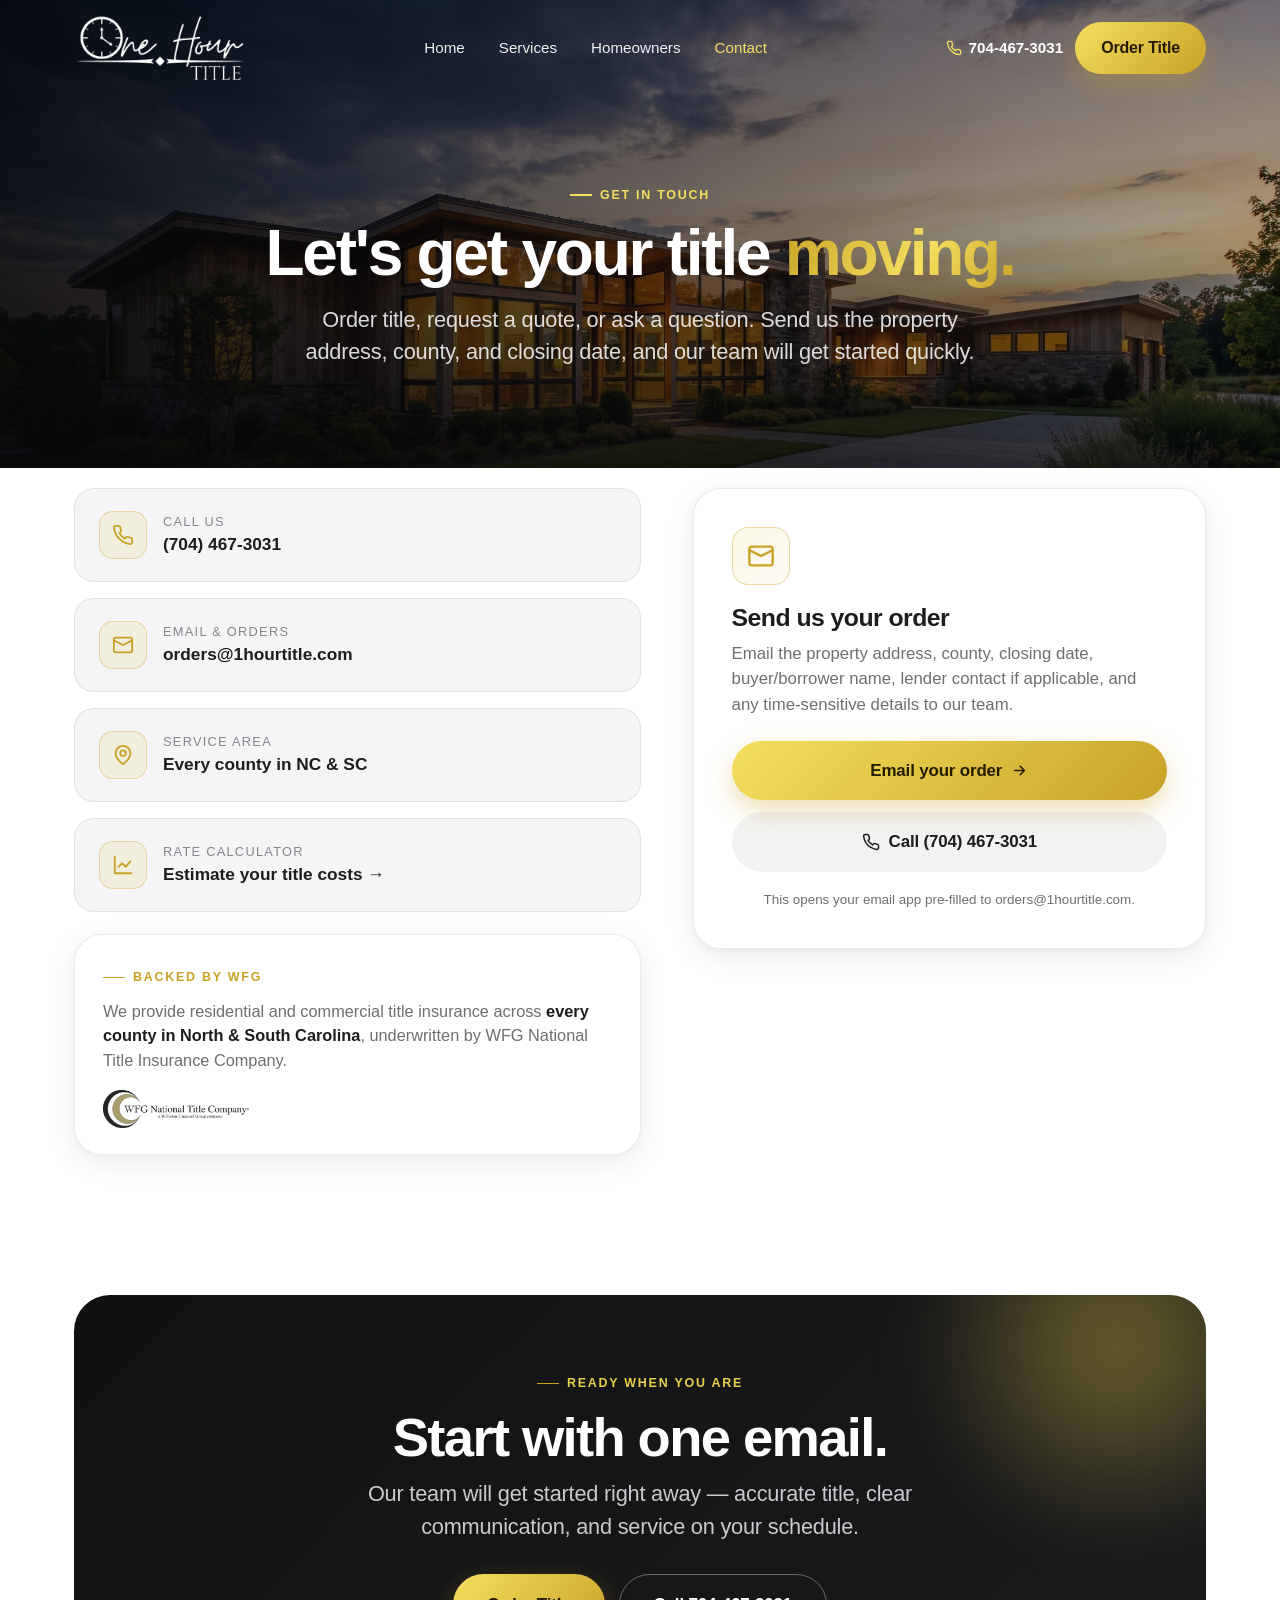
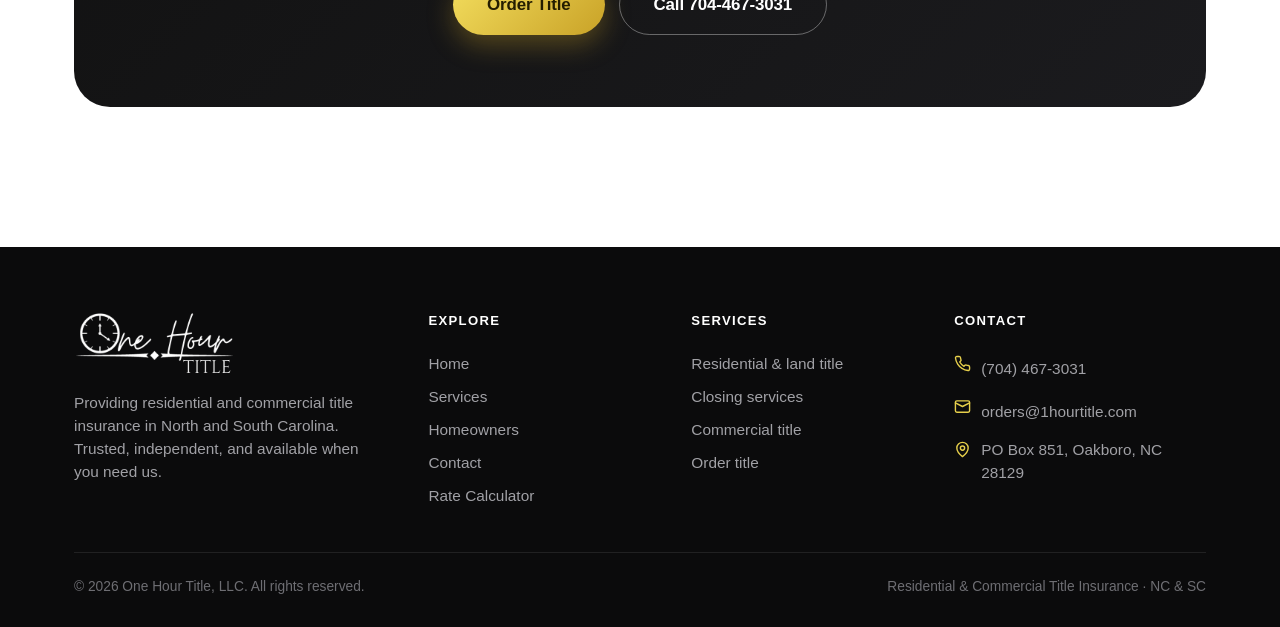
==== commit a1d7e8c4: "Apply mom's website revision requests (copy + UI)" ====
--- a/contact.html
+++ b/contact.html
@@ -4,7 +4,7 @@
 <meta charset="UTF-8" />
 <meta name="viewport" content="width=device-width, initial-scale=1" />
 <title>Contact — One Hour Title | Order Title in NC &amp; SC</title>
-<meta name="description" content="Contact One Hour Title to order title, request a quote, or ask a question. Available nights and weekends across North and South Carolina. Call (704) 467-3031 or email orders@1hourtitle.com." />
+<meta name="description" content="Contact One Hour Title to order title, request a quote, or ask a question across North and South Carolina. Call (704) 467-3031 or email orders@1hourtitle.com." />
 <meta name="theme-color" content="#0b0b0c" />
 <link rel="icon" href="assets/logo-primary.png" />
 <link rel="stylesheet" href="css/styles.css" />
@@ -46,8 +46,8 @@
   <div class="scrim"></div>
   <div class="wrap center" style="max-width:800px;margin:0 auto;">
     <span class="eyebrow reveal" style="justify-content:center;">Get in touch</span>
-    <h1 class="display reveal d1" style="margin-top:16px;font-size:clamp(2.4rem,5.5vw,4rem);">Let's get your title <span class="grad-text">started.</span></h1>
-    <p class="lead reveal d2 mx-auto" style="margin-top:18px;max-width:56ch;">Order title, request a quote, or ask a question. We're accessible early mornings, late evenings, and weekends — serving every county in North and South Carolina.</p>
+    <h1 class="display reveal d1" style="margin-top:16px;font-size:clamp(2.4rem,5.5vw,4rem);">Let's get your title <span class="grad-text">moving.</span></h1>
+    <p class="lead reveal d2 mx-auto" style="margin-top:18px;max-width:56ch;">Order title, request a quote, or ask a question. Send us the property address, county, and closing date, and our team will get started quickly.</p>
   </div>
 </section>
 
@@ -68,11 +68,7 @@
           </a>
           <div class="info-card reveal d2">
             <div class="ic"><svg viewBox="0 0 24 24" fill="none" stroke="currentColor" stroke-width="2" stroke-linecap="round" stroke-linejoin="round"><path d="M20 10c0 6-8 12-8 12s-8-6-8-12a8 8 0 0 1 16 0Z"/><circle cx="12" cy="10" r="3"/></svg></div>
-            <div><div class="lbl">Mailing address</div><div class="val">PO Box 851, Oakboro, NC 28129</div></div>
-          </div>
-          <div class="info-card reveal d3">
-            <div class="ic"><svg viewBox="0 0 24 24" fill="none" stroke="currentColor" stroke-width="2" stroke-linecap="round" stroke-linejoin="round"><circle cx="12" cy="12" r="9"/><path d="M12 7v5l3 2"/></svg></div>
-            <div><div class="lbl">Hours</div><div class="val">Nights &amp; weekends · all NC &amp; SC</div></div>
+            <div><div class="lbl">Service area</div><div class="val">Every county in NC &amp; SC</div></div>
           </div>
           <a class="info-card reveal d3" href="https://rates.wfgnationaltitle.com/" target="_blank" rel="noopener">
             <div class="ic"><svg viewBox="0 0 24 24" fill="none" stroke="currentColor" stroke-width="2" stroke-linecap="round" stroke-linejoin="round"><path d="M3 3v18h18"/><path d="m7 14 4-4 4 4 5-6"/></svg></div>
@@ -81,7 +77,7 @@
         </div>
 
         <div class="float-card reveal d2" style="margin-top:22px;padding:26px 28px;border-radius:var(--r-lg);">
-          <span class="eyebrow">Service area</span>
+          <span class="eyebrow">Backed by WFG</span>
           <p class="text-muted" style="margin-top:12px;font-size:1.02rem;">We provide residential and commercial title insurance across <strong style="color:var(--ink-soft);">every county in North &amp; South Carolina</strong>, underwritten by WFG National Title Insurance Company.</p>
           <div class="partner" style="justify-content:flex-start;margin-top:18px;">
             <img src="assets/wfg.jpg" alt="WFG National Title Insurance Company" style="height:38px;" />
@@ -96,8 +92,8 @@
             <svg viewBox="0 0 24 24" fill="none" stroke="var(--gold-deep)" stroke-width="2" stroke-linecap="round" stroke-linejoin="round" style="width:28px;height:28px;"><rect x="2" y="4" width="20" height="16" rx="2"/><path d="m22 7-10 5L2 7"/></svg>
           </div>
           <h2 class="h-md" style="margin-bottom:10px;">Send us your order</h2>
-          <p class="text-muted" style="margin-bottom:24px;font-size:1.05rem;">Email your order straight to our team — the property address, county, and closing date are all we need to get started right away.</p>
-          <a class="btn btn-gold btn-lg" style="width:100%;" href="mailto:orders@1hourtitle.com?subject=Title%20Order%20Request&body=Name%3A%20%0D%0AProperty%20address%3A%20%0D%0ACounty%3A%20%0D%0AClosing%20date%3A%20%0D%0AService%20needed%3A%20%0D%0A%0D%0AAdditional%20details%3A%20">
+          <p class="text-muted" style="margin-bottom:24px;font-size:1.05rem;">Email the property address, county, closing date, buyer/borrower name, lender contact if applicable, and any time-sensitive details to our team.</p>
+          <a class="btn btn-gold btn-lg" style="width:100%;" href="mailto:orders@1hourtitle.com?subject=Title%20Order%20Request&body=Property%20address%3A%20%0D%0ACounty%3A%20%0D%0AClosing%20date%3A%20%0D%0ABuyer%20or%20borrower%20name%3A%20%0D%0ALender%20contact%20(if%20applicable)%3A%20%0D%0A%0D%0ATime-sensitive%20details%3A%20">
             Email your order
             <svg viewBox="0 0 24 24" fill="none" stroke="currentColor" stroke-width="2.2" stroke-linecap="round" stroke-linejoin="round"><path d="M5 12h14M13 6l6 6-6 6"/></svg>
           </a>
@@ -105,7 +101,7 @@
             <svg viewBox="0 0 24 24" fill="none" stroke="currentColor" stroke-width="2" stroke-linecap="round" stroke-linejoin="round" style="width:18px;height:18px;"><path d="M22 16.92v3a2 2 0 0 1-2.18 2 19.79 19.79 0 0 1-8.63-3.07 19.5 19.5 0 0 1-6-6 19.79 19.79 0 0 1-3.07-8.67A2 2 0 0 1 4.11 2h3a2 2 0 0 1 2 1.72c.13.96.36 1.9.7 2.81a2 2 0 0 1-.45 2.11L8.09 9.91a16 16 0 0 0 6 6l1.27-1.27a2 2 0 0 1 2.11-.45c.9.34 1.85.57 2.81.7A2 2 0 0 1 22 16.92z"/></svg>
             Call (704) 467-3031
           </a>
-          <p class="form-note" style="margin-top:18px;text-align:center;">This opens your email app pre-filled to orders@1hourtitle.com. Available nights &amp; weekends across NC &amp; SC.</p>
+          <p class="form-note" style="margin-top:18px;text-align:center;">This opens your email app pre-filled to orders@1hourtitle.com.</p>
         </div>
       </div>
     </div>
@@ -117,7 +113,7 @@
   <div class="wrap">
     <div class="cta-band reveal">
       <span class="eyebrow" style="color:var(--gold);justify-content:center;">Ready when you are</span>
-      <h2 class="h-xl" style="margin:16px 0 12px;">Send your request today.</h2>
+      <h2 class="h-xl" style="margin:16px 0 12px;">Start with one email.</h2>
       <p class="lead mx-auto" style="max-width:54ch;">Our team will get started right away — accurate title, clear communication, and service on your schedule.</p>
       <div class="cta-actions">
         <a class="btn btn-gold btn-lg" href="mailto:orders@1hourtitle.com?subject=Title%20Order%20Request">Order Title</a>
